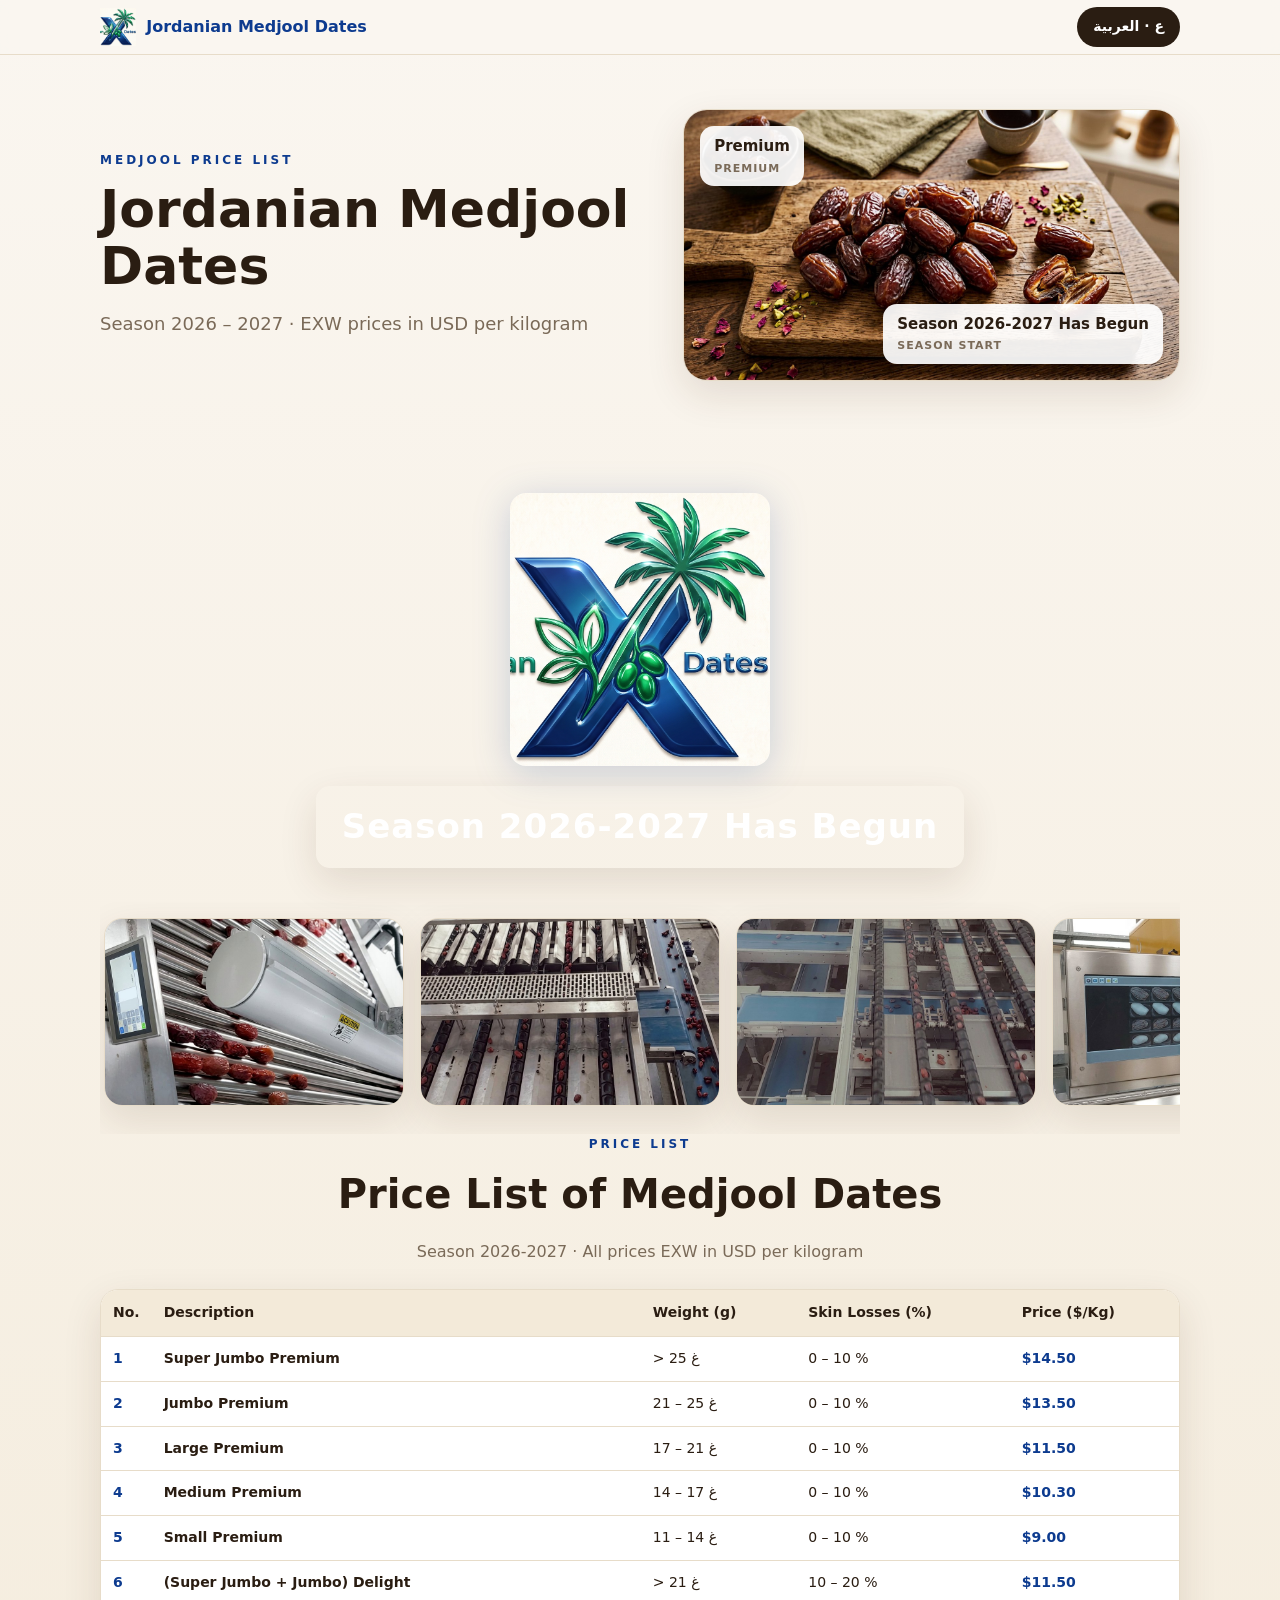
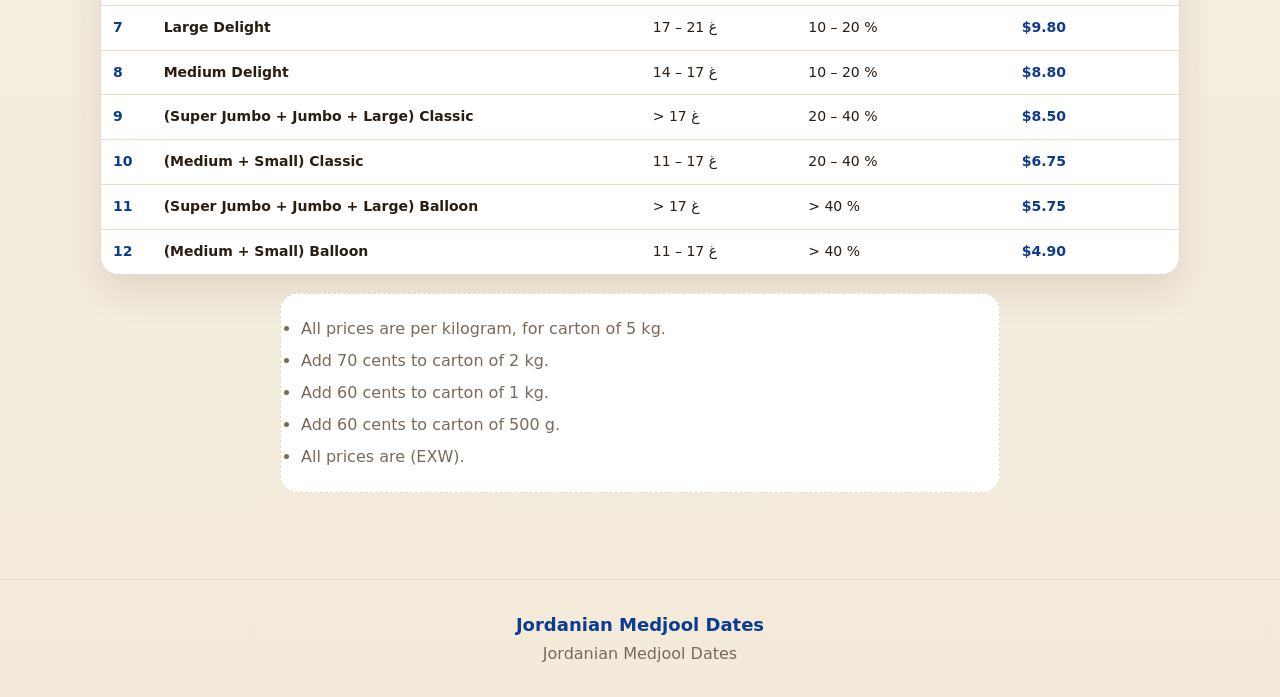
==== en.html @ 53176806 "استخدام شعار Jordan X Dates مقصوص بدون خلفية بيضاء (Cropped PNG)" ====
<!DOCTYPE html><html lang="en" dir="ltr"><head><meta charset="utf-8"><meta name="viewport" content="width=device-width, initial-scale=1"><title>Jordanian Medjool Dates | Price List 2026-2027</title><link rel="stylesheet" href="styles.css"></head><body>
<div class="topbar"><div class="wrap"><div class="brand-logo-wrap"><img src="images/logo-jordanx-cropped.png" alt="Jordan X Dates" class="top-logo"><span class="brand-sm">Jordanian Medjool Dates</span></div><a class="lang-switch" href="index.html">ع · العربية</a></div></div>
<header class="hero"><div class="wrap"><div class="hero-grid"><div class="hero-copy reveal"><div class="kicker">Medjool price list</div><h1>Jordanian Medjool Dates</h1><p>Season 2026 – 2027 · EXW prices in USD per kilogram</p></div>
<div class="hero-frame reveal"><img src="images/hero.jpg" alt="Jordanian Medjool Dates"><div class="badge b1"><b>Premium</b><em>PREMIUM</em></div><div class="badge b2"><b>Season 2026-2027 Has Begun</b><em>SEASON START</em></div></div></div></div></header>
<section class="sec season-sec"><div class="wrap"><div class="season-banner reveal"><img src="images/logo-jordanx-cropped.png" alt="Jordan X Dates" class="hero-logo"><div class="ribbon">Season 2026-2027 Has Begun</div></div><div class="gallery-track"><div class="gallery"><figure><img src="images/gallery-1.jpg" alt="Season 2026-2027 — عرض 1" loading="lazy" onload="this.parentElement.classList.add('in')"></figure><figure><img src="images/gallery-2.jpg" alt="Season 2026-2027 — عرض 2" loading="lazy" onload="this.parentElement.classList.add('in')"></figure><figure><img src="images/gallery-3.jpg" alt="Season 2026-2027 — عرض 3" loading="lazy" onload="this.parentElement.classList.add('in')"></figure><figure><img src="images/gallery-4.jpg" alt="Season 2026-2027 — عرض 4" loading="lazy" onload="this.parentElement.classList.add('in')"></figure><figure><img src="images/gallery-5.jpg" alt="Season 2026-2027 — عرض 5" loading="lazy" onload="this.parentElement.classList.add('in')"></figure><figure><img src="images/gallery-6.jpg" alt="Season 2026-2027 — عرض 6" loading="lazy" onload="this.parentElement.classList.add('in')"></figure><figure><img src="images/gallery-1.jpg" alt="Season 2026-2027 — عرض 1" loading="lazy" onload="this.parentElement.classList.add('in')"></figure><figure><img src="images/gallery-2.jpg" alt="Season 2026-2027 — عرض 2" loading="lazy" onload="this.parentElement.classList.add('in')"></figure><figure><img src="images/gallery-3.jpg" alt="Season 2026-2027 — عرض 3" loading="lazy" onload="this.parentElement.classList.add('in')"></figure><figure><img src="images/gallery-4.jpg" alt="Season 2026-2027 — عرض 4" loading="lazy" onload="this.parentElement.classList.add('in')"></figure><figure><img src="images/gallery-5.jpg" alt="Season 2026-2027 — عرض 5" loading="lazy" onload="this.parentElement.classList.add('in')"></figure><figure><img src="images/gallery-6.jpg" alt="Season 2026-2027 — عرض 6" loading="lazy" onload="this.parentElement.classList.add('in')"></figure></div></div><div class="sec-head reveal"><div class="kicker">PRICE LIST</div><h2>Price List of Medjool Dates</h2><p>Season 2026-2027 · All prices EXW in USD per kilogram</p></div><div class="table-wrap reveal"><div class="twrap reveal"><div class="sx"><table class="offer-table"><thead><tr><th>No.</th><th>Description</th><th>Weight (g)</th><th>Skin Losses (%)</th><th>Price ($/Kg)</th></tr></thead><tbody><tr><td class="no">1</td><td class="desc">Super Jumbo Premium</td><td>> 25 غ</td><td>0 – 10 %</td><td class="price">$14.50</td></tr><tr><td class="no">2</td><td class="desc">Jumbo Premium</td><td>21 – 25 غ</td><td>0 – 10 %</td><td class="price">$13.50</td></tr><tr><td class="no">3</td><td class="desc">Large Premium</td><td>17 – 21 غ</td><td>0 – 10 %</td><td class="price">$11.50</td></tr><tr><td class="no">4</td><td class="desc">Medium Premium</td><td>14 – 17 غ</td><td>0 – 10 %</td><td class="price">$10.30</td></tr><tr><td class="no">5</td><td class="desc">Small Premium</td><td>11 – 14 غ</td><td>0 – 10 %</td><td class="price">$9.00</td></tr><tr><td class="no">6</td><td class="desc">(Super Jumbo + Jumbo) Delight</td><td>> 21 غ</td><td>10 – 20 %</td><td class="price">$11.50</td></tr><tr><td class="no">7</td><td class="desc">Large Delight</td><td>17 – 21 غ</td><td>10 – 20 %</td><td class="price">$9.80</td></tr><tr><td class="no">8</td><td class="desc">Medium Delight</td><td>14 – 17 غ</td><td>10 – 20 %</td><td class="price">$8.80</td></tr><tr><td class="no">9</td><td class="desc">(Super Jumbo + Jumbo + Large) Classic</td><td>> 17 غ</td><td>20 – 40 %</td><td class="price">$8.50</td></tr><tr><td class="no">10</td><td class="desc">(Medium + Small) Classic</td><td>11 – 17 غ</td><td>20 – 40 %</td><td class="price">$6.75</td></tr><tr><td class="no">11</td><td class="desc">(Super Jumbo + Jumbo + Large) Balloon</td><td>> 17 غ</td><td>> 40 %</td><td class="price">$5.75</td></tr><tr><td class="no">12</td><td class="desc">(Medium + Small) Balloon</td><td>11 – 17 غ</td><td>> 40 %</td><td class="price">$4.90</td></tr></tbody></table></div></div></div><ul class="notes reveal"><li>All prices are per kilogram, for carton of 5 kg.</li><li>Add 70 cents to carton of 2 kg.</li><li>Add 60 cents to carton of 1 kg.</li><li>Add 60 cents to carton of 500 g.</li><li>All prices are (EXW).</li></ul></div></section>
<footer><div class="wrap"><div class="brand">Jordanian Medjool Dates</div><div>Jordanian Medjool Dates</div></div></footer>
<script>(function(){var io=new IntersectionObserver(function(es){es.forEach(function(e){if(e.isIntersecting){e.target.classList.add('in');io.unobserve(e.target);}});},{threshold:.12,rootMargin:'0px 0px -50px 0px'});document.querySelectorAll('.reveal').forEach(function(el){io.observe(el);});})();</script></body></html>
---- styles.css ----
*{box-sizing:border-box;margin:0;padding:0}
:root{--bg:#faf6f0;--bg2:#f3ead9;--ink:#2a1d12;--muted:#7a6a58;--card:#fff;--line:#e7dcc9;--blue:#0d3b8f;--green:#1e8f5a;--r:18px;--sh:0 14px 38px rgba(70,45,15,.12)}
html,body{background:linear-gradient(180deg,var(--bg),var(--bg2));color:var(--ink);font-family:"Segoe UI",Tahoma,system-ui,sans-serif;line-height:1.7}
a{color:inherit;text-decoration:none}.wrap{max-width:1120px;margin:0 auto;padding:0 20px}
.topbar{position:sticky;top:0;z-index:50;backdrop-filter:blur(8px);background:rgba(250,246,240,.85);border-bottom:1px solid var(--line)}
.topbar .wrap{display:flex;justify-content:space-between;align-items:center;height:54px}
.brand-sm{font-weight:800;color:var(--blue)}.lang-switch{display:inline-flex;align-items:center;gap:8px;font-weight:700;background:var(--ink);color:#fff;padding:8px 16px;border-radius:999px;font-size:14px}
.hero{padding:54px 0 30px}.hero-grid{display:grid;grid-template-columns:1.05fr .95fr;gap:34px;align-items:center}
.kicker{font-size:12px;letter-spacing:3px;color:var(--blue);font-weight:800;text-transform:uppercase}
h1{font-size:clamp(30px,4.4vw,52px);line-height:1.1;margin:10px 0 14px;font-weight:900}.hero-copy p{color:var(--muted);font-size:18px;max-width:46ch}
.hero-frame{position:relative;border-radius:24px;overflow:hidden;box-shadow:var(--sh);border:1px solid var(--line);background:#fff}.hero-frame img{display:block;width:100%;height:auto}
.badge{position:absolute;top:16px;display:flex;flex-direction:column;padding:8px 14px;border-radius:14px;background:rgba(255,255,255,.92);box-shadow:var(--sh);font-weight:800}.badge b{font-size:15px}.badge em{font-style:normal;font-size:11px;letter-spacing:1px;color:var(--muted)}
.b1{inset-inline-start:16px}.b2{inset-inline-end:16px;top:auto;bottom:16px}
.sec{padding:46px 0}.sec-head{text-align:center;max-width:760px;margin:0 auto 24px}.sec-head h2{font-size:clamp(26px,3.4vw,40px);margin:6px 0 10px;font-weight:900}.sec-head p{color:var(--muted);font-size:16px}
.table-wrap{background:var(--card);border:1px solid var(--line);border-radius:var(--r);overflow:hidden;box-shadow:var(--sh)}
.sx{overflow-x:auto}table{width:100%;border-collapse:collapse;font-size:14px;min-width:620px}
thead th{background:var(--bg2);color:var(--ink);font-weight:800;text-align:start;padding:11px 12px;white-space:nowrap}
tbody td{padding:10px 12px;border-top:1px solid var(--line)}
td.no{width:34px;font-weight:800;color:var(--blue)}td.desc{font-weight:700}td.price{font-weight:900;color:var(--blue);white-space:nowrap}
.offer-table thead th,.offer-table tbody td{text-align:start}
.notes{margin:18px auto 0;max-width:720px;background:#fff;border:1px dashed var(--line);border-radius:var(--r);padding:16px 20px;color:var(--muted)}
.notes li{margin:5px 0}
footer{margin-top:40px;padding:30px 0;text-align:center;border-top:1px solid var(--line);color:var(--muted)}footer .brand{font-weight:900;color:var(--blue);font-size:18px}
.reveal{opacity:0;transform:translateY(22px);transition:opacity .6s,transform .6s}.reveal.in{opacity:1;transform:none}
.season-banner{position:relative;margin:0 auto 26px;padding:26px 18px 8px;text-align:center}
.season-banner .ribbon{display:inline-block;background:linear-gradient(135deg,var(--gold),#e0a94e);color:#fff;font-weight:900;font-size:clamp(20px,3.2vw,34px);letter-spacing:1px;padding:12px 26px;border-radius:14px;box-shadow:var(--sh);animation:flicker 3s ease-in-out infinite}
.season-banner .tag{margin-top:8px;color:var(--muted);font-size:14px}
@keyframes flicker{0%,100%{transform:translateY(0);filter:brightness(1)}50%{transform:translateY(-4px);filter:brightness(1.08)}}
.gallery{display:flex;gap:16px;padding:8px 0 14px;height:210px;width:max-content;animation:marquee 28s linear infinite}
.gallery figure{flex:0 0 auto;width:300px;border-radius:var(--r);overflow:hidden;box-shadow:var(--sh);border:1px solid var(--line)}
.gallery img{width:100%;height:210px;object-fit:cover;display:block}
@keyframes marquee{from{transform:translateX(0)}to{transform:translateX(calc(-210px * 6 - 16px * 6))}}
.gallery-track{overflow:hidden;padding:8px 4px 14px}

.top-logo{height:38px;width:auto;vertical-align:middle;margin-inline-end:10px}
.brand-logo-wrap{display:flex;align-items:center}
.hero-logo{height:auto;max-width:260px;width:100%;display:block;margin:10px auto 20px;animation:pulse 3s ease-in-out infinite;filter:drop-shadow(0 6px 18px rgba(13,59,143,.2));border-radius:16px}
@keyframes pulse{0%,100%{transform:scale(1);opacity:1}50%{transform:scale(1.05);opacity:.9}}
@media(max-width:760px){.hero-grid{grid-template-columns:1fr}.hero-frame{order:-1}}
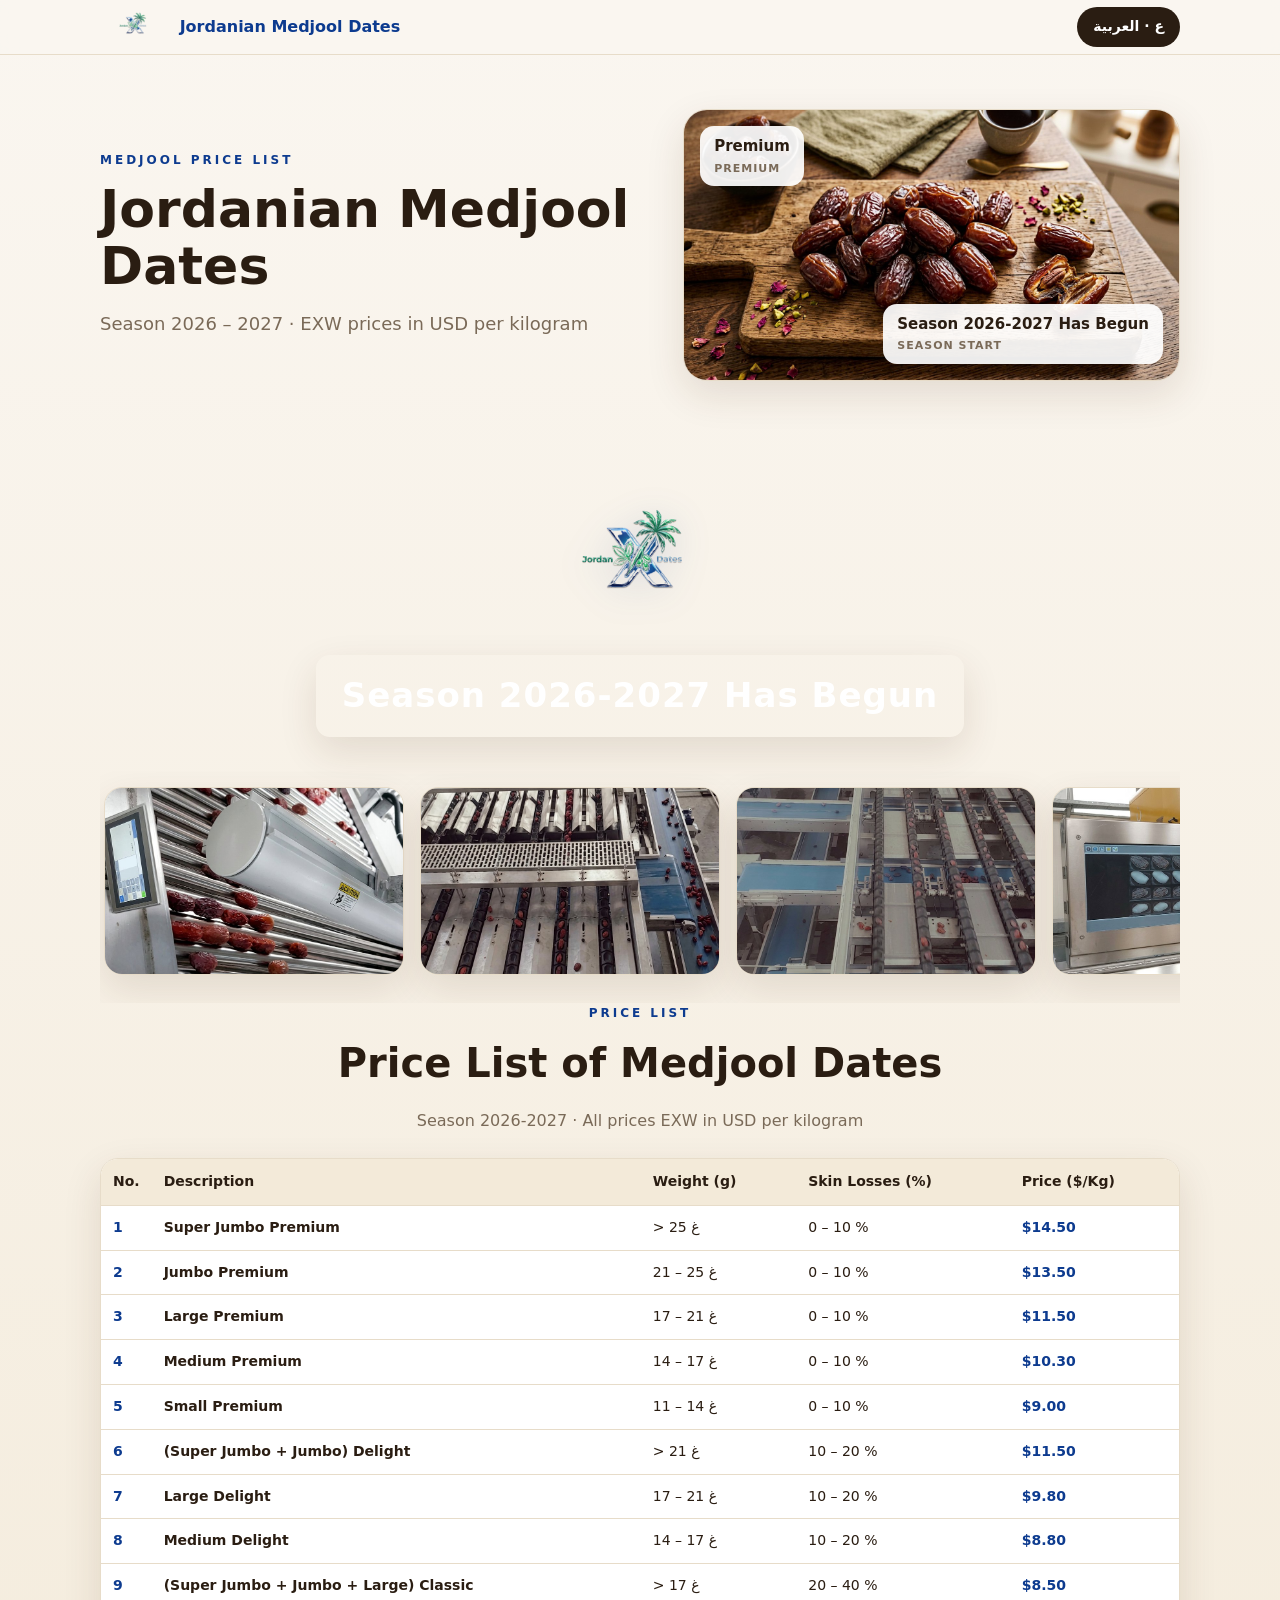
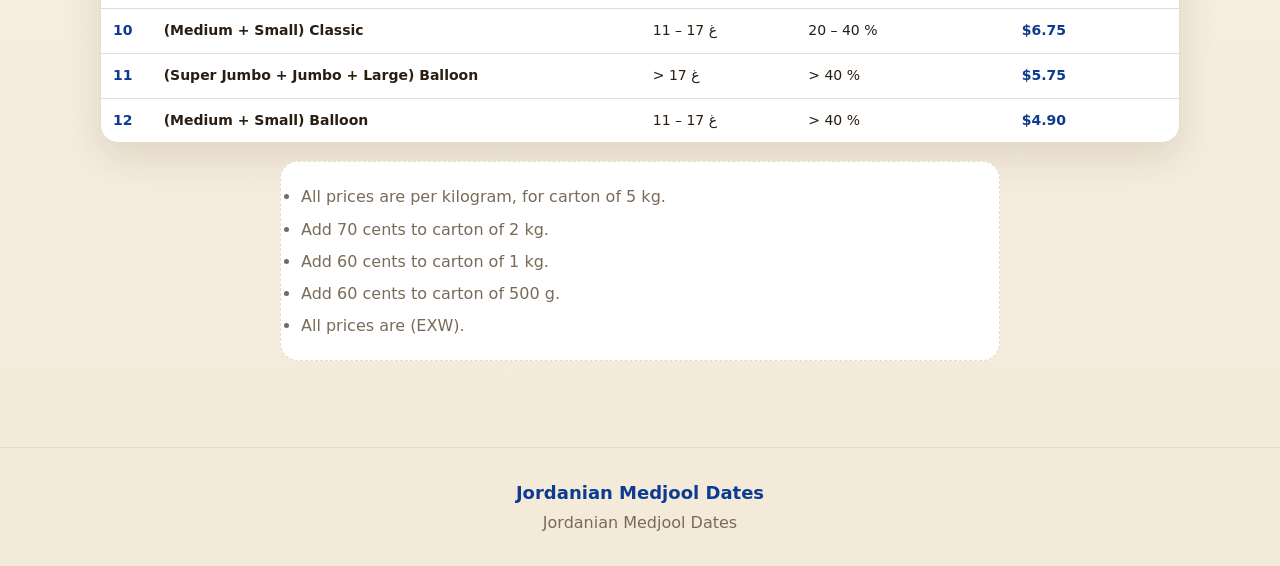
==== commit e0df4945: "استخدام شعار Jordan X Dates PNG شفاف بخلفية محذوفة بدون قص (الحجم الكامل)" ====
--- a/en.html
+++ b/en.html
@@ -1,7 +1,7 @@
 <!DOCTYPE html><html lang="en" dir="ltr"><head><meta charset="utf-8"><meta name="viewport" content="width=device-width, initial-scale=1"><title>Jordanian Medjool Dates | Price List 2026-2027</title><link rel="stylesheet" href="styles.css"></head><body>
-<div class="topbar"><div class="wrap"><div class="brand-logo-wrap"><img src="images/logo-jordanx-cropped.png" alt="Jordan X Dates" class="top-logo"><span class="brand-sm">Jordanian Medjool Dates</span></div><a class="lang-switch" href="index.html">ع · العربية</a></div></div>
+<div class="topbar"><div class="wrap"><div class="brand-logo-wrap"><img src="images/logo-jordanx-transparent.png" alt="Jordan X Dates" class="top-logo"><span class="brand-sm">Jordanian Medjool Dates</span></div><a class="lang-switch" href="index.html">ع · العربية</a></div></div>
 <header class="hero"><div class="wrap"><div class="hero-grid"><div class="hero-copy reveal"><div class="kicker">Medjool price list</div><h1>Jordanian Medjool Dates</h1><p>Season 2026 – 2027 · EXW prices in USD per kilogram</p></div>
 <div class="hero-frame reveal"><img src="images/hero.jpg" alt="Jordanian Medjool Dates"><div class="badge b1"><b>Premium</b><em>PREMIUM</em></div><div class="badge b2"><b>Season 2026-2027 Has Begun</b><em>SEASON START</em></div></div></div></div></header>
-<section class="sec season-sec"><div class="wrap"><div class="season-banner reveal"><img src="images/logo-jordanx-cropped.png" alt="Jordan X Dates" class="hero-logo"><div class="ribbon">Season 2026-2027 Has Begun</div></div><div class="gallery-track"><div class="gallery"><figure><img src="images/gallery-1.jpg" alt="Season 2026-2027 — عرض 1" loading="lazy" onload="this.parentElement.classList.add('in')"></figure><figure><img src="images/gallery-2.jpg" alt="Season 2026-2027 — عرض 2" loading="lazy" onload="this.parentElement.classList.add('in')"></figure><figure><img src="images/gallery-3.jpg" alt="Season 2026-2027 — عرض 3" loading="lazy" onload="this.parentElement.classList.add('in')"></figure><figure><img src="images/gallery-4.jpg" alt="Season 2026-2027 — عرض 4" loading="lazy" onload="this.parentElement.classList.add('in')"></figure><figure><img src="images/gallery-5.jpg" alt="Season 2026-2027 — عرض 5" loading="lazy" onload="this.parentElement.classList.add('in')"></figure><figure><img src="images/gallery-6.jpg" alt="Season 2026-2027 — عرض 6" loading="lazy" onload="this.parentElement.classList.add('in')"></figure><figure><img src="images/gallery-1.jpg" alt="Season 2026-2027 — عرض 1" loading="lazy" onload="this.parentElement.classList.add('in')"></figure><figure><img src="images/gallery-2.jpg" alt="Season 2026-2027 — عرض 2" loading="lazy" onload="this.parentElement.classList.add('in')"></figure><figure><img src="images/gallery-3.jpg" alt="Season 2026-2027 — عرض 3" loading="lazy" onload="this.parentElement.classList.add('in')"></figure><figure><img src="images/gallery-4.jpg" alt="Season 2026-2027 — عرض 4" loading="lazy" onload="this.parentElement.classList.add('in')"></figure><figure><img src="images/gallery-5.jpg" alt="Season 2026-2027 — عرض 5" loading="lazy" onload="this.parentElement.classList.add('in')"></figure><figure><img src="images/gallery-6.jpg" alt="Season 2026-2027 — عرض 6" loading="lazy" onload="this.parentElement.classList.add('in')"></figure></div></div><div class="sec-head reveal"><div class="kicker">PRICE LIST</div><h2>Price List of Medjool Dates</h2><p>Season 2026-2027 · All prices EXW in USD per kilogram</p></div><div class="table-wrap reveal"><div class="twrap reveal"><div class="sx"><table class="offer-table"><thead><tr><th>No.</th><th>Description</th><th>Weight (g)</th><th>Skin Losses (%)</th><th>Price ($/Kg)</th></tr></thead><tbody><tr><td class="no">1</td><td class="desc">Super Jumbo Premium</td><td>> 25 غ</td><td>0 – 10 %</td><td class="price">$14.50</td></tr><tr><td class="no">2</td><td class="desc">Jumbo Premium</td><td>21 – 25 غ</td><td>0 – 10 %</td><td class="price">$13.50</td></tr><tr><td class="no">3</td><td class="desc">Large Premium</td><td>17 – 21 غ</td><td>0 – 10 %</td><td class="price">$11.50</td></tr><tr><td class="no">4</td><td class="desc">Medium Premium</td><td>14 – 17 غ</td><td>0 – 10 %</td><td class="price">$10.30</td></tr><tr><td class="no">5</td><td class="desc">Small Premium</td><td>11 – 14 غ</td><td>0 – 10 %</td><td class="price">$9.00</td></tr><tr><td class="no">6</td><td class="desc">(Super Jumbo + Jumbo) Delight</td><td>> 21 غ</td><td>10 – 20 %</td><td class="price">$11.50</td></tr><tr><td class="no">7</td><td class="desc">Large Delight</td><td>17 – 21 غ</td><td>10 – 20 %</td><td class="price">$9.80</td></tr><tr><td class="no">8</td><td class="desc">Medium Delight</td><td>14 – 17 غ</td><td>10 – 20 %</td><td class="price">$8.80</td></tr><tr><td class="no">9</td><td class="desc">(Super Jumbo + Jumbo + Large) Classic</td><td>> 17 غ</td><td>20 – 40 %</td><td class="price">$8.50</td></tr><tr><td class="no">10</td><td class="desc">(Medium + Small) Classic</td><td>11 – 17 غ</td><td>20 – 40 %</td><td class="price">$6.75</td></tr><tr><td class="no">11</td><td class="desc">(Super Jumbo + Jumbo + Large) Balloon</td><td>> 17 غ</td><td>> 40 %</td><td class="price">$5.75</td></tr><tr><td class="no">12</td><td class="desc">(Medium + Small) Balloon</td><td>11 – 17 غ</td><td>> 40 %</td><td class="price">$4.90</td></tr></tbody></table></div></div></div><ul class="notes reveal"><li>All prices are per kilogram, for carton of 5 kg.</li><li>Add 70 cents to carton of 2 kg.</li><li>Add 60 cents to carton of 1 kg.</li><li>Add 60 cents to carton of 500 g.</li><li>All prices are (EXW).</li></ul></div></section>
+<section class="sec season-sec"><div class="wrap"><div class="season-banner reveal"><img src="images/logo-jordanx-transparent.png" alt="Jordan X Dates" class="hero-logo"><div class="ribbon">Season 2026-2027 Has Begun</div></div><div class="gallery-track"><div class="gallery"><figure><img src="images/gallery-1.jpg" alt="Season 2026-2027 — عرض 1" loading="lazy" onload="this.parentElement.classList.add('in')"></figure><figure><img src="images/gallery-2.jpg" alt="Season 2026-2027 — عرض 2" loading="lazy" onload="this.parentElement.classList.add('in')"></figure><figure><img src="images/gallery-3.jpg" alt="Season 2026-2027 — عرض 3" loading="lazy" onload="this.parentElement.classList.add('in')"></figure><figure><img src="images/gallery-4.jpg" alt="Season 2026-2027 — عرض 4" loading="lazy" onload="this.parentElement.classList.add('in')"></figure><figure><img src="images/gallery-5.jpg" alt="Season 2026-2027 — عرض 5" loading="lazy" onload="this.parentElement.classList.add('in')"></figure><figure><img src="images/gallery-6.jpg" alt="Season 2026-2027 — عرض 6" loading="lazy" onload="this.parentElement.classList.add('in')"></figure><figure><img src="images/gallery-1.jpg" alt="Season 2026-2027 — عرض 1" loading="lazy" onload="this.parentElement.classList.add('in')"></figure><figure><img src="images/gallery-2.jpg" alt="Season 2026-2027 — عرض 2" loading="lazy" onload="this.parentElement.classList.add('in')"></figure><figure><img src="images/gallery-3.jpg" alt="Season 2026-2027 — عرض 3" loading="lazy" onload="this.parentElement.classList.add('in')"></figure><figure><img src="images/gallery-4.jpg" alt="Season 2026-2027 — عرض 4" loading="lazy" onload="this.parentElement.classList.add('in')"></figure><figure><img src="images/gallery-5.jpg" alt="Season 2026-2027 — عرض 5" loading="lazy" onload="this.parentElement.classList.add('in')"></figure><figure><img src="images/gallery-6.jpg" alt="Season 2026-2027 — عرض 6" loading="lazy" onload="this.parentElement.classList.add('in')"></figure></div></div><div class="sec-head reveal"><div class="kicker">PRICE LIST</div><h2>Price List of Medjool Dates</h2><p>Season 2026-2027 · All prices EXW in USD per kilogram</p></div><div class="table-wrap reveal"><div class="twrap reveal"><div class="sx"><table class="offer-table"><thead><tr><th>No.</th><th>Description</th><th>Weight (g)</th><th>Skin Losses (%)</th><th>Price ($/Kg)</th></tr></thead><tbody><tr><td class="no">1</td><td class="desc">Super Jumbo Premium</td><td>> 25 غ</td><td>0 – 10 %</td><td class="price">$14.50</td></tr><tr><td class="no">2</td><td class="desc">Jumbo Premium</td><td>21 – 25 غ</td><td>0 – 10 %</td><td class="price">$13.50</td></tr><tr><td class="no">3</td><td class="desc">Large Premium</td><td>17 – 21 غ</td><td>0 – 10 %</td><td class="price">$11.50</td></tr><tr><td class="no">4</td><td class="desc">Medium Premium</td><td>14 – 17 غ</td><td>0 – 10 %</td><td class="price">$10.30</td></tr><tr><td class="no">5</td><td class="desc">Small Premium</td><td>11 – 14 غ</td><td>0 – 10 %</td><td class="price">$9.00</td></tr><tr><td class="no">6</td><td class="desc">(Super Jumbo + Jumbo) Delight</td><td>> 21 غ</td><td>10 – 20 %</td><td class="price">$11.50</td></tr><tr><td class="no">7</td><td class="desc">Large Delight</td><td>17 – 21 غ</td><td>10 – 20 %</td><td class="price">$9.80</td></tr><tr><td class="no">8</td><td class="desc">Medium Delight</td><td>14 – 17 غ</td><td>10 – 20 %</td><td class="price">$8.80</td></tr><tr><td class="no">9</td><td class="desc">(Super Jumbo + Jumbo + Large) Classic</td><td>> 17 غ</td><td>20 – 40 %</td><td class="price">$8.50</td></tr><tr><td class="no">10</td><td class="desc">(Medium + Small) Classic</td><td>11 – 17 غ</td><td>20 – 40 %</td><td class="price">$6.75</td></tr><tr><td class="no">11</td><td class="desc">(Super Jumbo + Jumbo + Large) Balloon</td><td>> 17 غ</td><td>> 40 %</td><td class="price">$5.75</td></tr><tr><td class="no">12</td><td class="desc">(Medium + Small) Balloon</td><td>11 – 17 غ</td><td>> 40 %</td><td class="price">$4.90</td></tr></tbody></table></div></div></div><ul class="notes reveal"><li>All prices are per kilogram, for carton of 5 kg.</li><li>Add 70 cents to carton of 2 kg.</li><li>Add 60 cents to carton of 1 kg.</li><li>Add 60 cents to carton of 500 g.</li><li>All prices are (EXW).</li></ul></div></section>
 <footer><div class="wrap"><div class="brand">Jordanian Medjool Dates</div><div>Jordanian Medjool Dates</div></div></footer>
 <script>(function(){var io=new IntersectionObserver(function(es){es.forEach(function(e){if(e.isIntersecting){e.target.classList.add('in');io.unobserve(e.target);}});},{threshold:.12,rootMargin:'0px 0px -50px 0px'});document.querySelectorAll('.reveal').forEach(function(el){io.observe(el);});})();</script></body></html>
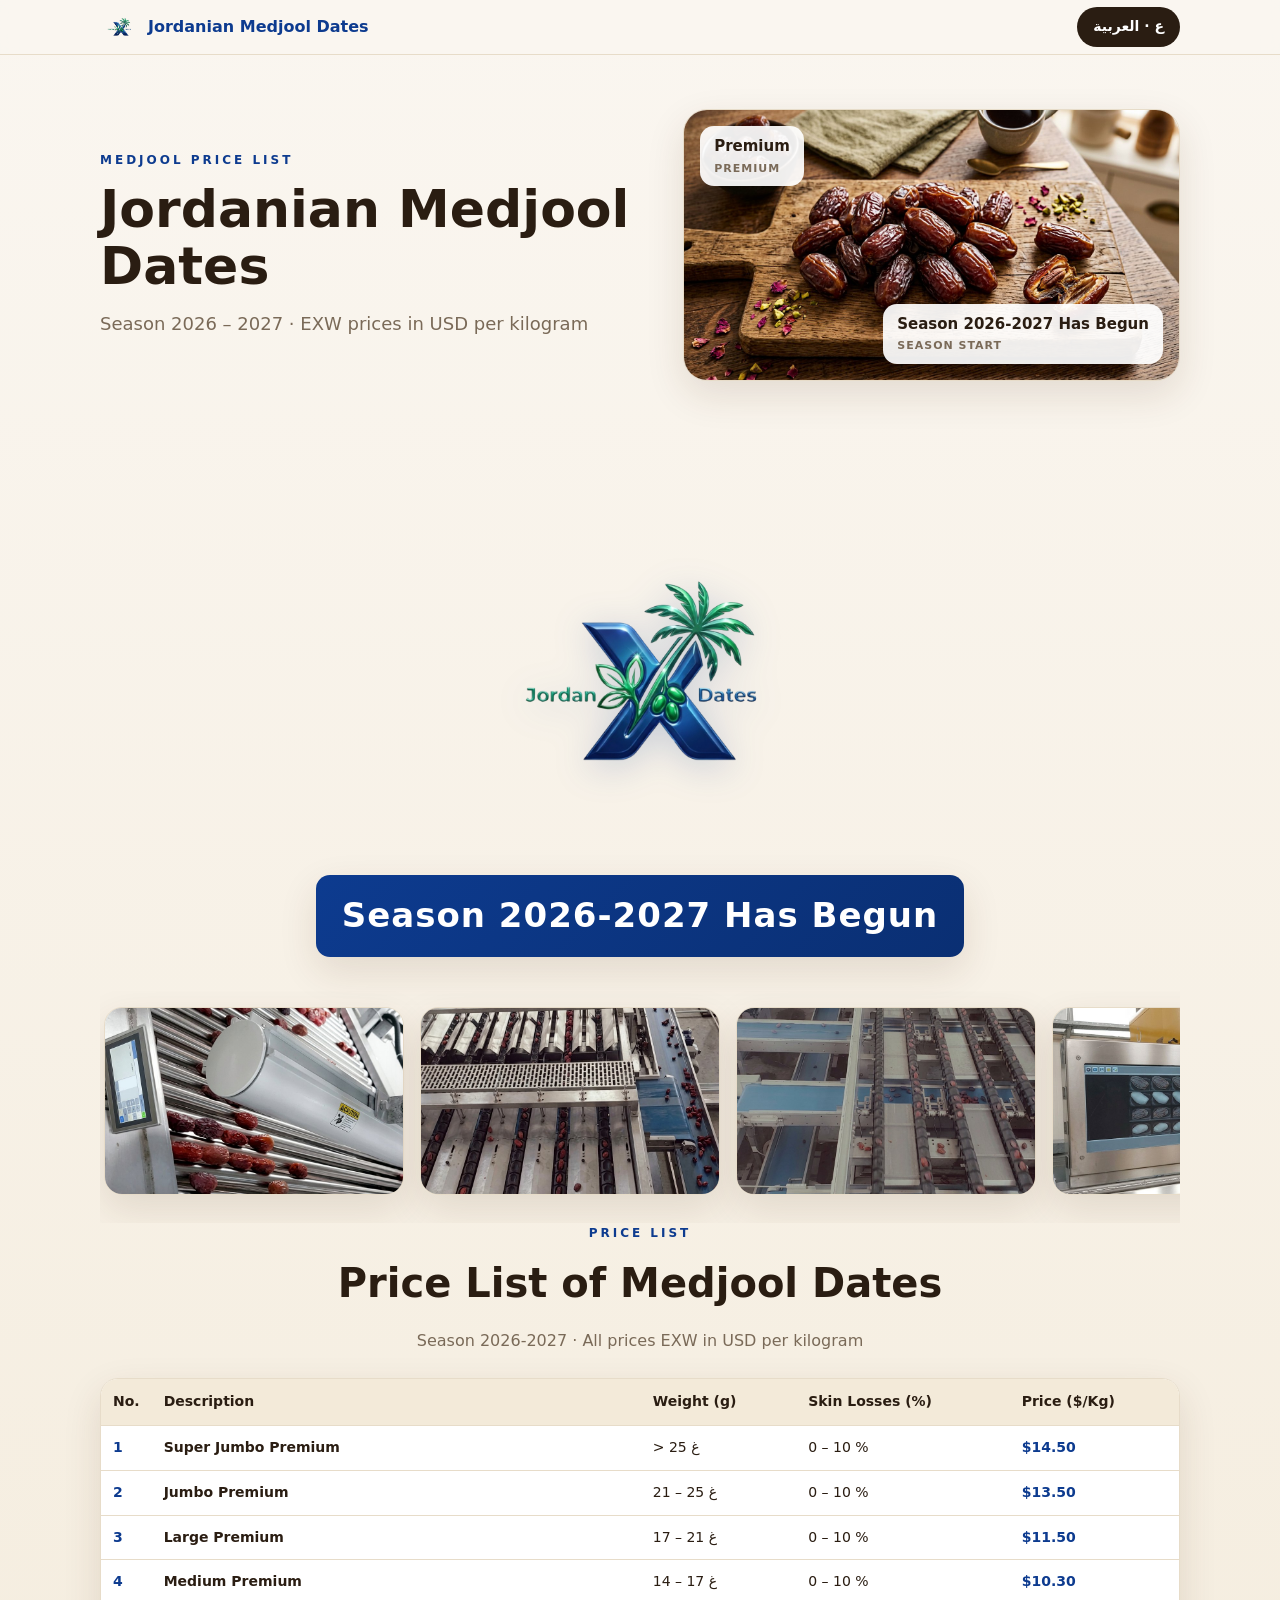
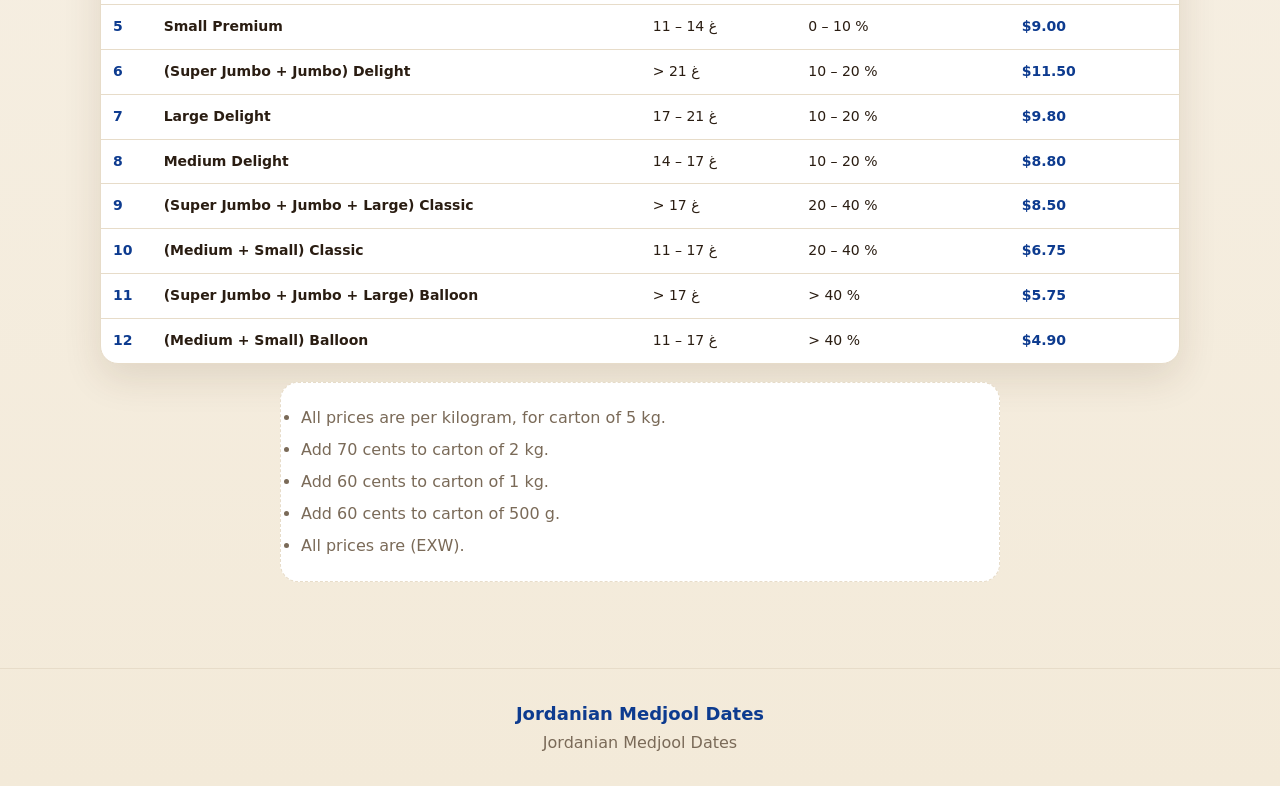
==== commit c7b93e3b: "استبدال الشعار بشعار مربّع شفاف جديد مع نبض قوي (scale + shadow pulse)" ====
--- a/en.html
+++ b/en.html
@@ -1,7 +1,7 @@
 <!DOCTYPE html><html lang="en" dir="ltr"><head><meta charset="utf-8"><meta name="viewport" content="width=device-width, initial-scale=1"><title>Jordanian Medjool Dates | Price List 2026-2027</title><link rel="stylesheet" href="styles.css"></head><body>
-<div class="topbar"><div class="wrap"><div class="brand-logo-wrap"><img src="images/logo-jordanx-transparent.png" alt="Jordan X Dates" class="top-logo"><span class="brand-sm">Jordanian Medjool Dates</span></div><a class="lang-switch" href="index.html">ع · العربية</a></div></div>
+<div class="topbar"><div class="wrap"><div class="brand-logo-wrap"><img src="images/logo-pulse.png" alt="Jordan X Dates" class="top-logo"><span class="brand-sm">Jordanian Medjool Dates</span></div><a class="lang-switch" href="index.html">ع · العربية</a></div></div>
 <header class="hero"><div class="wrap"><div class="hero-grid"><div class="hero-copy reveal"><div class="kicker">Medjool price list</div><h1>Jordanian Medjool Dates</h1><p>Season 2026 – 2027 · EXW prices in USD per kilogram</p></div>
 <div class="hero-frame reveal"><img src="images/hero.jpg" alt="Jordanian Medjool Dates"><div class="badge b1"><b>Premium</b><em>PREMIUM</em></div><div class="badge b2"><b>Season 2026-2027 Has Begun</b><em>SEASON START</em></div></div></div></div></header>
-<section class="sec season-sec"><div class="wrap"><div class="season-banner reveal"><img src="images/logo-jordanx-transparent.png" alt="Jordan X Dates" class="hero-logo"><div class="ribbon">Season 2026-2027 Has Begun</div></div><div class="gallery-track"><div class="gallery"><figure><img src="images/gallery-1.jpg" alt="Season 2026-2027 — عرض 1" loading="lazy" onload="this.parentElement.classList.add('in')"></figure><figure><img src="images/gallery-2.jpg" alt="Season 2026-2027 — عرض 2" loading="lazy" onload="this.parentElement.classList.add('in')"></figure><figure><img src="images/gallery-3.jpg" alt="Season 2026-2027 — عرض 3" loading="lazy" onload="this.parentElement.classList.add('in')"></figure><figure><img src="images/gallery-4.jpg" alt="Season 2026-2027 — عرض 4" loading="lazy" onload="this.parentElement.classList.add('in')"></figure><figure><img src="images/gallery-5.jpg" alt="Season 2026-2027 — عرض 5" loading="lazy" onload="this.parentElement.classList.add('in')"></figure><figure><img src="images/gallery-6.jpg" alt="Season 2026-2027 — عرض 6" loading="lazy" onload="this.parentElement.classList.add('in')"></figure><figure><img src="images/gallery-1.jpg" alt="Season 2026-2027 — عرض 1" loading="lazy" onload="this.parentElement.classList.add('in')"></figure><figure><img src="images/gallery-2.jpg" alt="Season 2026-2027 — عرض 2" loading="lazy" onload="this.parentElement.classList.add('in')"></figure><figure><img src="images/gallery-3.jpg" alt="Season 2026-2027 — عرض 3" loading="lazy" onload="this.parentElement.classList.add('in')"></figure><figure><img src="images/gallery-4.jpg" alt="Season 2026-2027 — عرض 4" loading="lazy" onload="this.parentElement.classList.add('in')"></figure><figure><img src="images/gallery-5.jpg" alt="Season 2026-2027 — عرض 5" loading="lazy" onload="this.parentElement.classList.add('in')"></figure><figure><img src="images/gallery-6.jpg" alt="Season 2026-2027 — عرض 6" loading="lazy" onload="this.parentElement.classList.add('in')"></figure></div></div><div class="sec-head reveal"><div class="kicker">PRICE LIST</div><h2>Price List of Medjool Dates</h2><p>Season 2026-2027 · All prices EXW in USD per kilogram</p></div><div class="table-wrap reveal"><div class="twrap reveal"><div class="sx"><table class="offer-table"><thead><tr><th>No.</th><th>Description</th><th>Weight (g)</th><th>Skin Losses (%)</th><th>Price ($/Kg)</th></tr></thead><tbody><tr><td class="no">1</td><td class="desc">Super Jumbo Premium</td><td>> 25 غ</td><td>0 – 10 %</td><td class="price">$14.50</td></tr><tr><td class="no">2</td><td class="desc">Jumbo Premium</td><td>21 – 25 غ</td><td>0 – 10 %</td><td class="price">$13.50</td></tr><tr><td class="no">3</td><td class="desc">Large Premium</td><td>17 – 21 غ</td><td>0 – 10 %</td><td class="price">$11.50</td></tr><tr><td class="no">4</td><td class="desc">Medium Premium</td><td>14 – 17 غ</td><td>0 – 10 %</td><td class="price">$10.30</td></tr><tr><td class="no">5</td><td class="desc">Small Premium</td><td>11 – 14 غ</td><td>0 – 10 %</td><td class="price">$9.00</td></tr><tr><td class="no">6</td><td class="desc">(Super Jumbo + Jumbo) Delight</td><td>> 21 غ</td><td>10 – 20 %</td><td class="price">$11.50</td></tr><tr><td class="no">7</td><td class="desc">Large Delight</td><td>17 – 21 غ</td><td>10 – 20 %</td><td class="price">$9.80</td></tr><tr><td class="no">8</td><td class="desc">Medium Delight</td><td>14 – 17 غ</td><td>10 – 20 %</td><td class="price">$8.80</td></tr><tr><td class="no">9</td><td class="desc">(Super Jumbo + Jumbo + Large) Classic</td><td>> 17 غ</td><td>20 – 40 %</td><td class="price">$8.50</td></tr><tr><td class="no">10</td><td class="desc">(Medium + Small) Classic</td><td>11 – 17 غ</td><td>20 – 40 %</td><td class="price">$6.75</td></tr><tr><td class="no">11</td><td class="desc">(Super Jumbo + Jumbo + Large) Balloon</td><td>> 17 غ</td><td>> 40 %</td><td class="price">$5.75</td></tr><tr><td class="no">12</td><td class="desc">(Medium + Small) Balloon</td><td>11 – 17 غ</td><td>> 40 %</td><td class="price">$4.90</td></tr></tbody></table></div></div></div><ul class="notes reveal"><li>All prices are per kilogram, for carton of 5 kg.</li><li>Add 70 cents to carton of 2 kg.</li><li>Add 60 cents to carton of 1 kg.</li><li>Add 60 cents to carton of 500 g.</li><li>All prices are (EXW).</li></ul></div></section>
+<section class="sec season-sec"><div class="wrap"><div class="season-banner reveal"><img src="images/logo-pulse.png" alt="Jordan X Dates" class="hero-logo"><div class="ribbon">Season 2026-2027 Has Begun</div></div><div class="gallery-track"><div class="gallery"><figure><img src="images/gallery-1.jpg" alt="Season 2026-2027 — عرض 1" loading="lazy" onload="this.parentElement.classList.add('in')"></figure><figure><img src="images/gallery-2.jpg" alt="Season 2026-2027 — عرض 2" loading="lazy" onload="this.parentElement.classList.add('in')"></figure><figure><img src="images/gallery-3.jpg" alt="Season 2026-2027 — عرض 3" loading="lazy" onload="this.parentElement.classList.add('in')"></figure><figure><img src="images/gallery-4.jpg" alt="Season 2026-2027 — عرض 4" loading="lazy" onload="this.parentElement.classList.add('in')"></figure><figure><img src="images/gallery-5.jpg" alt="Season 2026-2027 — عرض 5" loading="lazy" onload="this.parentElement.classList.add('in')"></figure><figure><img src="images/gallery-6.jpg" alt="Season 2026-2027 — عرض 6" loading="lazy" onload="this.parentElement.classList.add('in')"></figure><figure><img src="images/gallery-1.jpg" alt="Season 2026-2027 — عرض 1" loading="lazy" onload="this.parentElement.classList.add('in')"></figure><figure><img src="images/gallery-2.jpg" alt="Season 2026-2027 — عرض 2" loading="lazy" onload="this.parentElement.classList.add('in')"></figure><figure><img src="images/gallery-3.jpg" alt="Season 2026-2027 — عرض 3" loading="lazy" onload="this.parentElement.classList.add('in')"></figure><figure><img src="images/gallery-4.jpg" alt="Season 2026-2027 — عرض 4" loading="lazy" onload="this.parentElement.classList.add('in')"></figure><figure><img src="images/gallery-5.jpg" alt="Season 2026-2027 — عرض 5" loading="lazy" onload="this.parentElement.classList.add('in')"></figure><figure><img src="images/gallery-6.jpg" alt="Season 2026-2027 — عرض 6" loading="lazy" onload="this.parentElement.classList.add('in')"></figure></div></div><div class="sec-head reveal"><div class="kicker">PRICE LIST</div><h2>Price List of Medjool Dates</h2><p>Season 2026-2027 · All prices EXW in USD per kilogram</p></div><div class="table-wrap reveal"><div class="twrap reveal"><div class="sx"><table class="offer-table"><thead><tr><th>No.</th><th>Description</th><th>Weight (g)</th><th>Skin Losses (%)</th><th>Price ($/Kg)</th></tr></thead><tbody><tr><td class="no">1</td><td class="desc">Super Jumbo Premium</td><td>> 25 غ</td><td>0 – 10 %</td><td class="price">$14.50</td></tr><tr><td class="no">2</td><td class="desc">Jumbo Premium</td><td>21 – 25 غ</td><td>0 – 10 %</td><td class="price">$13.50</td></tr><tr><td class="no">3</td><td class="desc">Large Premium</td><td>17 – 21 غ</td><td>0 – 10 %</td><td class="price">$11.50</td></tr><tr><td class="no">4</td><td class="desc">Medium Premium</td><td>14 – 17 غ</td><td>0 – 10 %</td><td class="price">$10.30</td></tr><tr><td class="no">5</td><td class="desc">Small Premium</td><td>11 – 14 غ</td><td>0 – 10 %</td><td class="price">$9.00</td></tr><tr><td class="no">6</td><td class="desc">(Super Jumbo + Jumbo) Delight</td><td>> 21 غ</td><td>10 – 20 %</td><td class="price">$11.50</td></tr><tr><td class="no">7</td><td class="desc">Large Delight</td><td>17 – 21 غ</td><td>10 – 20 %</td><td class="price">$9.80</td></tr><tr><td class="no">8</td><td class="desc">Medium Delight</td><td>14 – 17 غ</td><td>10 – 20 %</td><td class="price">$8.80</td></tr><tr><td class="no">9</td><td class="desc">(Super Jumbo + Jumbo + Large) Classic</td><td>> 17 غ</td><td>20 – 40 %</td><td class="price">$8.50</td></tr><tr><td class="no">10</td><td class="desc">(Medium + Small) Classic</td><td>11 – 17 غ</td><td>20 – 40 %</td><td class="price">$6.75</td></tr><tr><td class="no">11</td><td class="desc">(Super Jumbo + Jumbo + Large) Balloon</td><td>> 17 غ</td><td>> 40 %</td><td class="price">$5.75</td></tr><tr><td class="no">12</td><td class="desc">(Medium + Small) Balloon</td><td>11 – 17 غ</td><td>> 40 %</td><td class="price">$4.90</td></tr></tbody></table></div></div></div><ul class="notes reveal"><li>All prices are per kilogram, for carton of 5 kg.</li><li>Add 70 cents to carton of 2 kg.</li><li>Add 60 cents to carton of 1 kg.</li><li>Add 60 cents to carton of 500 g.</li><li>All prices are (EXW).</li></ul></div></section>
 <footer><div class="wrap"><div class="brand">Jordanian Medjool Dates</div><div>Jordanian Medjool Dates</div></div></footer>
 <script>(function(){var io=new IntersectionObserver(function(es){es.forEach(function(e){if(e.isIntersecting){e.target.classList.add('in');io.unobserve(e.target);}});},{threshold:.12,rootMargin:'0px 0px -50px 0px'});document.querySelectorAll('.reveal').forEach(function(el){io.observe(el);});})();</script></body></html>
--- a/styles.css
+++ b/styles.css
@@ -23,7 +23,7 @@
 footer{margin-top:40px;padding:30px 0;text-align:center;border-top:1px solid var(--line);color:var(--muted)}footer .brand{font-weight:900;color:var(--blue);font-size:18px}
 .reveal{opacity:0;transform:translateY(22px);transition:opacity .6s,transform .6s}.reveal.in{opacity:1;transform:none}
 .season-banner{position:relative;margin:0 auto 26px;padding:26px 18px 8px;text-align:center}
-.season-banner .ribbon{display:inline-block;background:linear-gradient(135deg,var(--gold),#e0a94e);color:#fff;font-weight:900;font-size:clamp(20px,3.2vw,34px);letter-spacing:1px;padding:12px 26px;border-radius:14px;box-shadow:var(--sh);animation:flicker 3s ease-in-out infinite}
+.season-banner .ribbon{display:inline-block;background:linear-gradient(135deg,var(--blue),#0a2f73);color:#fff;font-weight:900;font-size:clamp(20px,3.2vw,34px);letter-spacing:1px;padding:12px 26px;border-radius:14px;box-shadow:var(--sh);animation:flicker 3s ease-in-out infinite}
 .season-banner .tag{margin-top:8px;color:var(--muted);font-size:14px}
 @keyframes flicker{0%,100%{transform:translateY(0);filter:brightness(1)}50%{transform:translateY(-4px);filter:brightness(1.08)}}
 .gallery{display:flex;gap:16px;padding:8px 0 14px;height:210px;width:max-content;animation:marquee 28s linear infinite}
@@ -34,6 +34,6 @@
 
 .top-logo{height:38px;width:auto;vertical-align:middle;margin-inline-end:10px}
 .brand-logo-wrap{display:flex;align-items:center}
-.hero-logo{height:auto;max-width:260px;width:100%;display:block;margin:10px auto 20px;animation:pulse 3s ease-in-out infinite;filter:drop-shadow(0 6px 18px rgba(13,59,143,.2));border-radius:16px}
-@keyframes pulse{0%,100%{transform:scale(1);opacity:1}50%{transform:scale(1.05);opacity:.9}}
+.hero-logo{height:auto;max-width:380px;width:100%;display:block;margin:0 auto 12px;animation:pulse 2.6s ease-in-out infinite;filter:drop-shadow(0 6px 18px rgba(13,59,143,.2));border-radius:16px}
+@keyframes pulse{0%,100%{transform:scale(.97);opacity:.96;filter:drop-shadow(0 4px 10px rgba(13,59,143,.18))}50%{transform:scale(1.06);opacity:1;filter:drop-shadow(0 10px 26px rgba(13,59,143,.28))}}
 @media(max-width:760px){.hero-grid{grid-template-columns:1fr}.hero-frame{order:-1}}
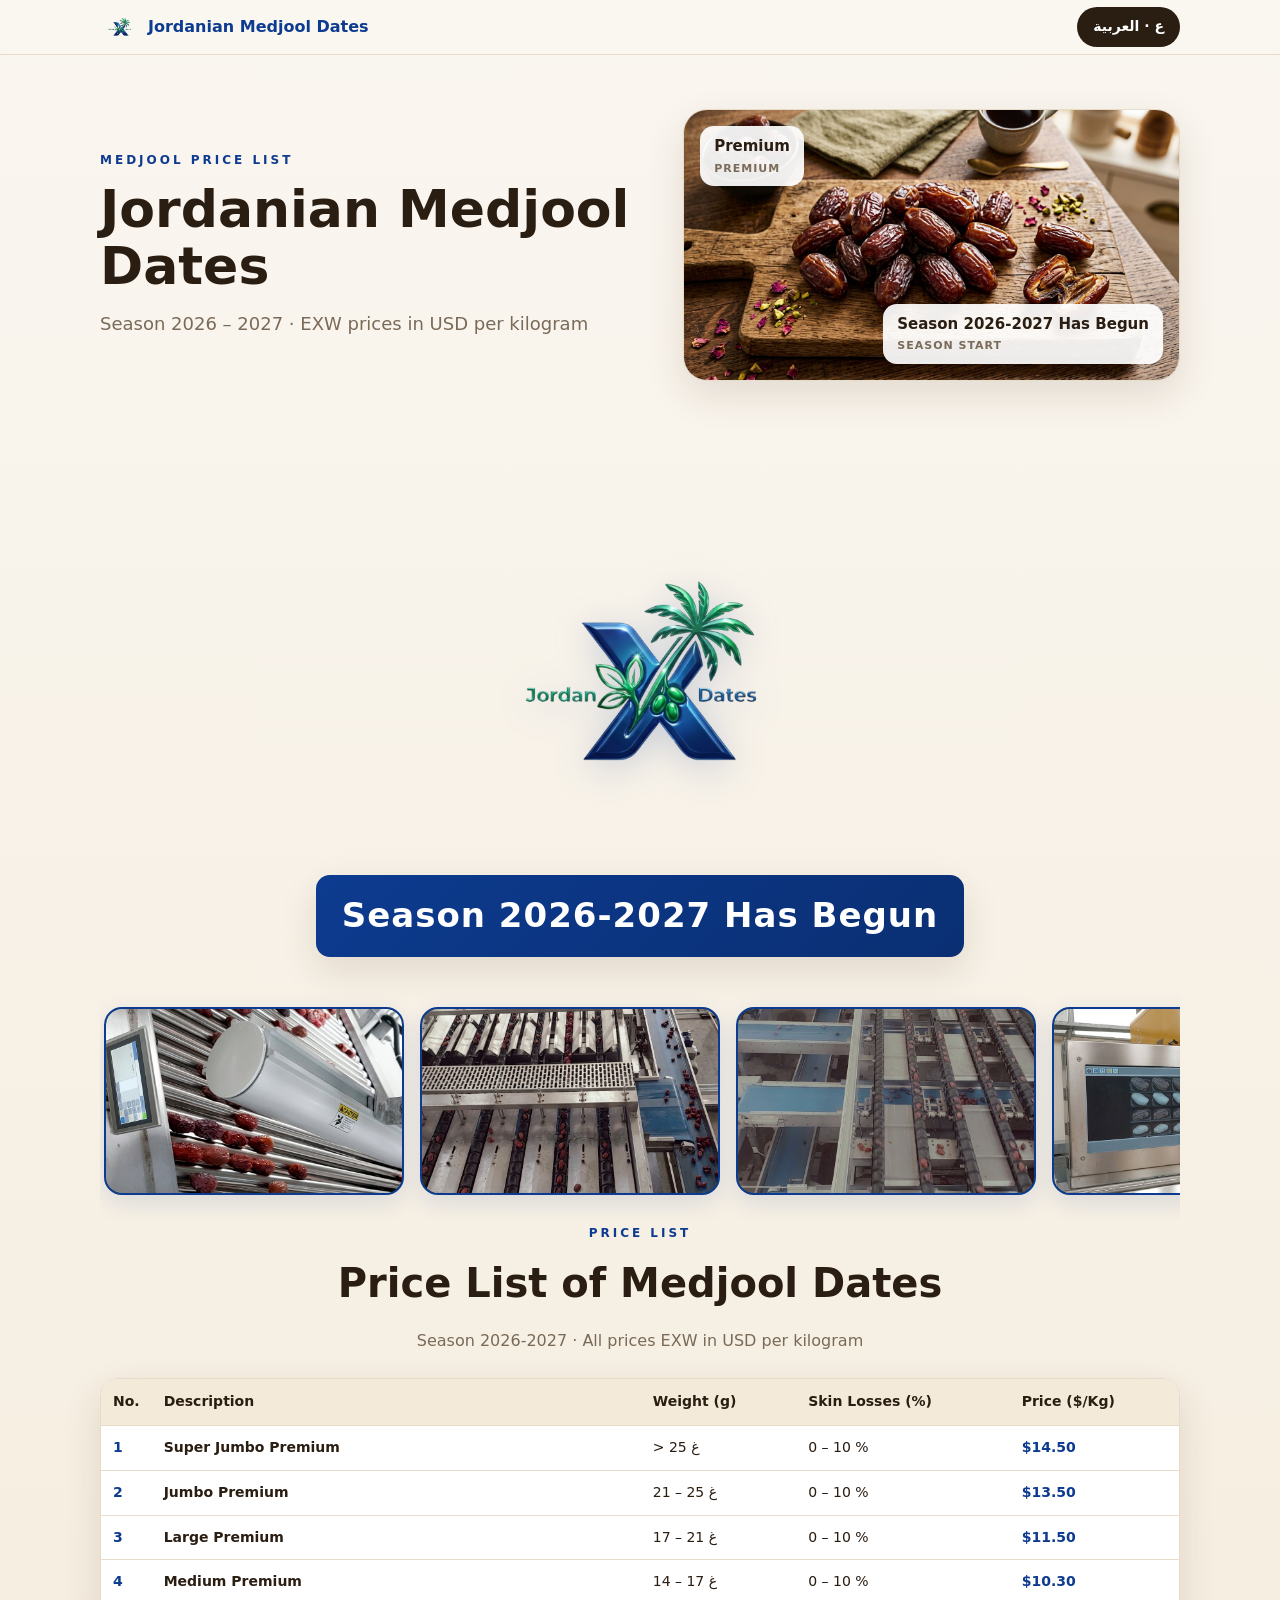
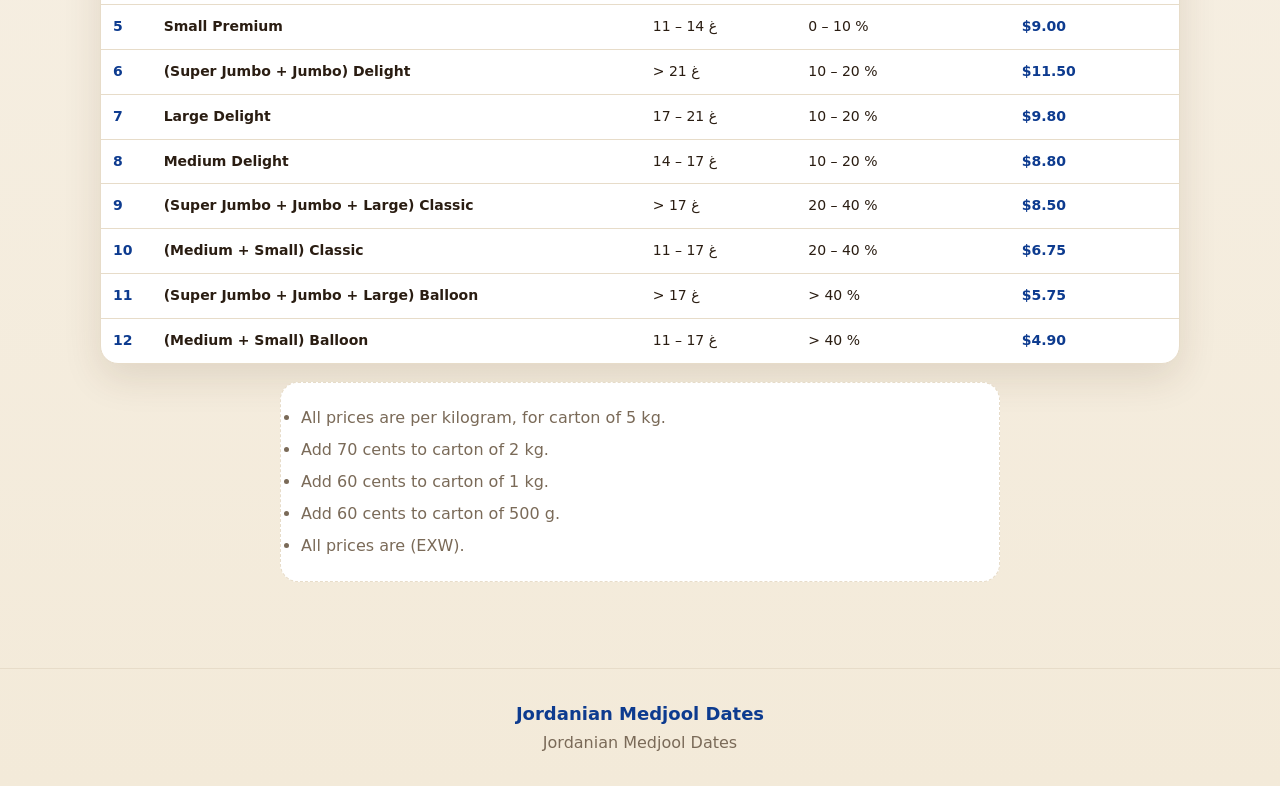
==== commit 642d8156: "إضافة 7 صور جديدة للمعرض المتحرك (12 إجمالاً) مع إطار أزرق/أخضر رفيع" ====
--- a/en.html
+++ b/en.html
@@ -2,6 +2,6 @@
 <div class="topbar"><div class="wrap"><div class="brand-logo-wrap"><img src="images/logo-pulse.png" alt="Jordan X Dates" class="top-logo"><span class="brand-sm">Jordanian Medjool Dates</span></div><a class="lang-switch" href="index.html">ع · العربية</a></div></div>
 <header class="hero"><div class="wrap"><div class="hero-grid"><div class="hero-copy reveal"><div class="kicker">Medjool price list</div><h1>Jordanian Medjool Dates</h1><p>Season 2026 – 2027 · EXW prices in USD per kilogram</p></div>
 <div class="hero-frame reveal"><img src="images/hero.jpg" alt="Jordanian Medjool Dates"><div class="badge b1"><b>Premium</b><em>PREMIUM</em></div><div class="badge b2"><b>Season 2026-2027 Has Begun</b><em>SEASON START</em></div></div></div></div></header>
-<section class="sec season-sec"><div class="wrap"><div class="season-banner reveal"><img src="images/logo-pulse.png" alt="Jordan X Dates" class="hero-logo"><div class="ribbon">Season 2026-2027 Has Begun</div></div><div class="gallery-track"><div class="gallery"><figure><img src="images/gallery-1.jpg" alt="Season 2026-2027 — عرض 1" loading="lazy" onload="this.parentElement.classList.add('in')"></figure><figure><img src="images/gallery-2.jpg" alt="Season 2026-2027 — عرض 2" loading="lazy" onload="this.parentElement.classList.add('in')"></figure><figure><img src="images/gallery-3.jpg" alt="Season 2026-2027 — عرض 3" loading="lazy" onload="this.parentElement.classList.add('in')"></figure><figure><img src="images/gallery-4.jpg" alt="Season 2026-2027 — عرض 4" loading="lazy" onload="this.parentElement.classList.add('in')"></figure><figure><img src="images/gallery-5.jpg" alt="Season 2026-2027 — عرض 5" loading="lazy" onload="this.parentElement.classList.add('in')"></figure><figure><img src="images/gallery-6.jpg" alt="Season 2026-2027 — عرض 6" loading="lazy" onload="this.parentElement.classList.add('in')"></figure><figure><img src="images/gallery-1.jpg" alt="Season 2026-2027 — عرض 1" loading="lazy" onload="this.parentElement.classList.add('in')"></figure><figure><img src="images/gallery-2.jpg" alt="Season 2026-2027 — عرض 2" loading="lazy" onload="this.parentElement.classList.add('in')"></figure><figure><img src="images/gallery-3.jpg" alt="Season 2026-2027 — عرض 3" loading="lazy" onload="this.parentElement.classList.add('in')"></figure><figure><img src="images/gallery-4.jpg" alt="Season 2026-2027 — عرض 4" loading="lazy" onload="this.parentElement.classList.add('in')"></figure><figure><img src="images/gallery-5.jpg" alt="Season 2026-2027 — عرض 5" loading="lazy" onload="this.parentElement.classList.add('in')"></figure><figure><img src="images/gallery-6.jpg" alt="Season 2026-2027 — عرض 6" loading="lazy" onload="this.parentElement.classList.add('in')"></figure></div></div><div class="sec-head reveal"><div class="kicker">PRICE LIST</div><h2>Price List of Medjool Dates</h2><p>Season 2026-2027 · All prices EXW in USD per kilogram</p></div><div class="table-wrap reveal"><div class="twrap reveal"><div class="sx"><table class="offer-table"><thead><tr><th>No.</th><th>Description</th><th>Weight (g)</th><th>Skin Losses (%)</th><th>Price ($/Kg)</th></tr></thead><tbody><tr><td class="no">1</td><td class="desc">Super Jumbo Premium</td><td>> 25 غ</td><td>0 – 10 %</td><td class="price">$14.50</td></tr><tr><td class="no">2</td><td class="desc">Jumbo Premium</td><td>21 – 25 غ</td><td>0 – 10 %</td><td class="price">$13.50</td></tr><tr><td class="no">3</td><td class="desc">Large Premium</td><td>17 – 21 غ</td><td>0 – 10 %</td><td class="price">$11.50</td></tr><tr><td class="no">4</td><td class="desc">Medium Premium</td><td>14 – 17 غ</td><td>0 – 10 %</td><td class="price">$10.30</td></tr><tr><td class="no">5</td><td class="desc">Small Premium</td><td>11 – 14 غ</td><td>0 – 10 %</td><td class="price">$9.00</td></tr><tr><td class="no">6</td><td class="desc">(Super Jumbo + Jumbo) Delight</td><td>> 21 غ</td><td>10 – 20 %</td><td class="price">$11.50</td></tr><tr><td class="no">7</td><td class="desc">Large Delight</td><td>17 – 21 غ</td><td>10 – 20 %</td><td class="price">$9.80</td></tr><tr><td class="no">8</td><td class="desc">Medium Delight</td><td>14 – 17 غ</td><td>10 – 20 %</td><td class="price">$8.80</td></tr><tr><td class="no">9</td><td class="desc">(Super Jumbo + Jumbo + Large) Classic</td><td>> 17 غ</td><td>20 – 40 %</td><td class="price">$8.50</td></tr><tr><td class="no">10</td><td class="desc">(Medium + Small) Classic</td><td>11 – 17 غ</td><td>20 – 40 %</td><td class="price">$6.75</td></tr><tr><td class="no">11</td><td class="desc">(Super Jumbo + Jumbo + Large) Balloon</td><td>> 17 غ</td><td>> 40 %</td><td class="price">$5.75</td></tr><tr><td class="no">12</td><td class="desc">(Medium + Small) Balloon</td><td>11 – 17 غ</td><td>> 40 %</td><td class="price">$4.90</td></tr></tbody></table></div></div></div><ul class="notes reveal"><li>All prices are per kilogram, for carton of 5 kg.</li><li>Add 70 cents to carton of 2 kg.</li><li>Add 60 cents to carton of 1 kg.</li><li>Add 60 cents to carton of 500 g.</li><li>All prices are (EXW).</li></ul></div></section>
+<section class="sec season-sec"><div class="wrap"><div class="season-banner reveal"><img src="images/logo-pulse.png" alt="Jordan X Dates" class="hero-logo"><div class="ribbon">Season 2026-2027 Has Begun</div></div><div class="gallery-track"><div class="gallery"><figure><img src="images/gallery-1.jpg" alt="Season 2026-2027 — عرض 1" loading="lazy" onload="this.parentElement.classList.add('in')"></figure><figure><img src="images/gallery-2.jpg" alt="Season 2026-2027 — عرض 2" loading="lazy" onload="this.parentElement.classList.add('in')"></figure><figure><img src="images/gallery-3.jpg" alt="Season 2026-2027 — عرض 3" loading="lazy" onload="this.parentElement.classList.add('in')"></figure><figure><img src="images/gallery-4.jpg" alt="Season 2026-2027 — عرض 4" loading="lazy" onload="this.parentElement.classList.add('in')"></figure><figure><img src="images/gallery-5.jpg" alt="Season 2026-2027 — عرض 5" loading="lazy" onload="this.parentElement.classList.add('in')"></figure><figure><img src="images/gallery-6.jpg" alt="Season 2026-2027 — عرض 6" loading="lazy" onload="this.parentElement.classList.add('in')"></figure><figure><img src="images/gallery-7.jpg" alt="Season 2026-2027 — عرض 7" loading="lazy" onload="this.parentElement.classList.add('in')"></figure><figure><img src="images/gallery-8.jpg" alt="Season 2026-2027 — عرض 8" loading="lazy" onload="this.parentElement.classList.add('in')"></figure><figure><img src="images/gallery-9.jpg" alt="Season 2026-2027 — عرض 9" loading="lazy" onload="this.parentElement.classList.add('in')"></figure><figure><img src="images/gallery-10.jpg" alt="Season 2026-2027 — عرض 10" loading="lazy" onload="this.parentElement.classList.add('in')"></figure><figure><img src="images/gallery-11.jpg" alt="Season 2026-2027 — عرض 11" loading="lazy" onload="this.parentElement.classList.add('in')"></figure><figure><img src="images/gallery-12.jpg" alt="Season 2026-2027 — عرض 12" loading="lazy" onload="this.parentElement.classList.add('in')"></figure></div></div><div class="sec-head reveal"><div class="kicker">PRICE LIST</div><h2>Price List of Medjool Dates</h2><p>Season 2026-2027 · All prices EXW in USD per kilogram</p></div><div class="table-wrap reveal"><div class="twrap reveal"><div class="sx"><table class="offer-table"><thead><tr><th>No.</th><th>Description</th><th>Weight (g)</th><th>Skin Losses (%)</th><th>Price ($/Kg)</th></tr></thead><tbody><tr><td class="no">1</td><td class="desc">Super Jumbo Premium</td><td>> 25 غ</td><td>0 – 10 %</td><td class="price">$14.50</td></tr><tr><td class="no">2</td><td class="desc">Jumbo Premium</td><td>21 – 25 غ</td><td>0 – 10 %</td><td class="price">$13.50</td></tr><tr><td class="no">3</td><td class="desc">Large Premium</td><td>17 – 21 غ</td><td>0 – 10 %</td><td class="price">$11.50</td></tr><tr><td class="no">4</td><td class="desc">Medium Premium</td><td>14 – 17 غ</td><td>0 – 10 %</td><td class="price">$10.30</td></tr><tr><td class="no">5</td><td class="desc">Small Premium</td><td>11 – 14 غ</td><td>0 – 10 %</td><td class="price">$9.00</td></tr><tr><td class="no">6</td><td class="desc">(Super Jumbo + Jumbo) Delight</td><td>> 21 غ</td><td>10 – 20 %</td><td class="price">$11.50</td></tr><tr><td class="no">7</td><td class="desc">Large Delight</td><td>17 – 21 غ</td><td>10 – 20 %</td><td class="price">$9.80</td></tr><tr><td class="no">8</td><td class="desc">Medium Delight</td><td>14 – 17 غ</td><td>10 – 20 %</td><td class="price">$8.80</td></tr><tr><td class="no">9</td><td class="desc">(Super Jumbo + Jumbo + Large) Classic</td><td>> 17 غ</td><td>20 – 40 %</td><td class="price">$8.50</td></tr><tr><td class="no">10</td><td class="desc">(Medium + Small) Classic</td><td>11 – 17 غ</td><td>20 – 40 %</td><td class="price">$6.75</td></tr><tr><td class="no">11</td><td class="desc">(Super Jumbo + Jumbo + Large) Balloon</td><td>> 17 غ</td><td>> 40 %</td><td class="price">$5.75</td></tr><tr><td class="no">12</td><td class="desc">(Medium + Small) Balloon</td><td>11 – 17 غ</td><td>> 40 %</td><td class="price">$4.90</td></tr></tbody></table></div></div></div><ul class="notes reveal"><li>All prices are per kilogram, for carton of 5 kg.</li><li>Add 70 cents to carton of 2 kg.</li><li>Add 60 cents to carton of 1 kg.</li><li>Add 60 cents to carton of 500 g.</li><li>All prices are (EXW).</li></ul></div></section>
 <footer><div class="wrap"><div class="brand">Jordanian Medjool Dates</div><div>Jordanian Medjool Dates</div></div></footer>
 <script>(function(){var io=new IntersectionObserver(function(es){es.forEach(function(e){if(e.isIntersecting){e.target.classList.add('in');io.unobserve(e.target);}});},{threshold:.12,rootMargin:'0px 0px -50px 0px'});document.querySelectorAll('.reveal').forEach(function(el){io.observe(el);});})();</script></body></html>
--- a/styles.css
+++ b/styles.css
@@ -27,7 +27,7 @@
 .season-banner .tag{margin-top:8px;color:var(--muted);font-size:14px}
 @keyframes flicker{0%,100%{transform:translateY(0);filter:brightness(1)}50%{transform:translateY(-4px);filter:brightness(1.08)}}
 .gallery{display:flex;gap:16px;padding:8px 0 14px;height:210px;width:max-content;animation:marquee 28s linear infinite}
-.gallery figure{flex:0 0 auto;width:300px;border-radius:var(--r);overflow:hidden;box-shadow:var(--sh);border:1px solid var(--line)}
+.gallery figure{flex:0 0 auto;width:300px;border-radius:var(--r);overflow:hidden;box-shadow:var(--sh);border:2px solid var(--blue);background:#000;box-shadow:inset 0 0 0 2px var(--green), 0 8px 24px rgba(13,59,143,.12)}
 .gallery img{width:100%;height:210px;object-fit:cover;display:block}
 @keyframes marquee{from{transform:translateX(0)}to{transform:translateX(calc(-210px * 6 - 16px * 6))}}
 .gallery-track{overflow:hidden;padding:8px 4px 14px}
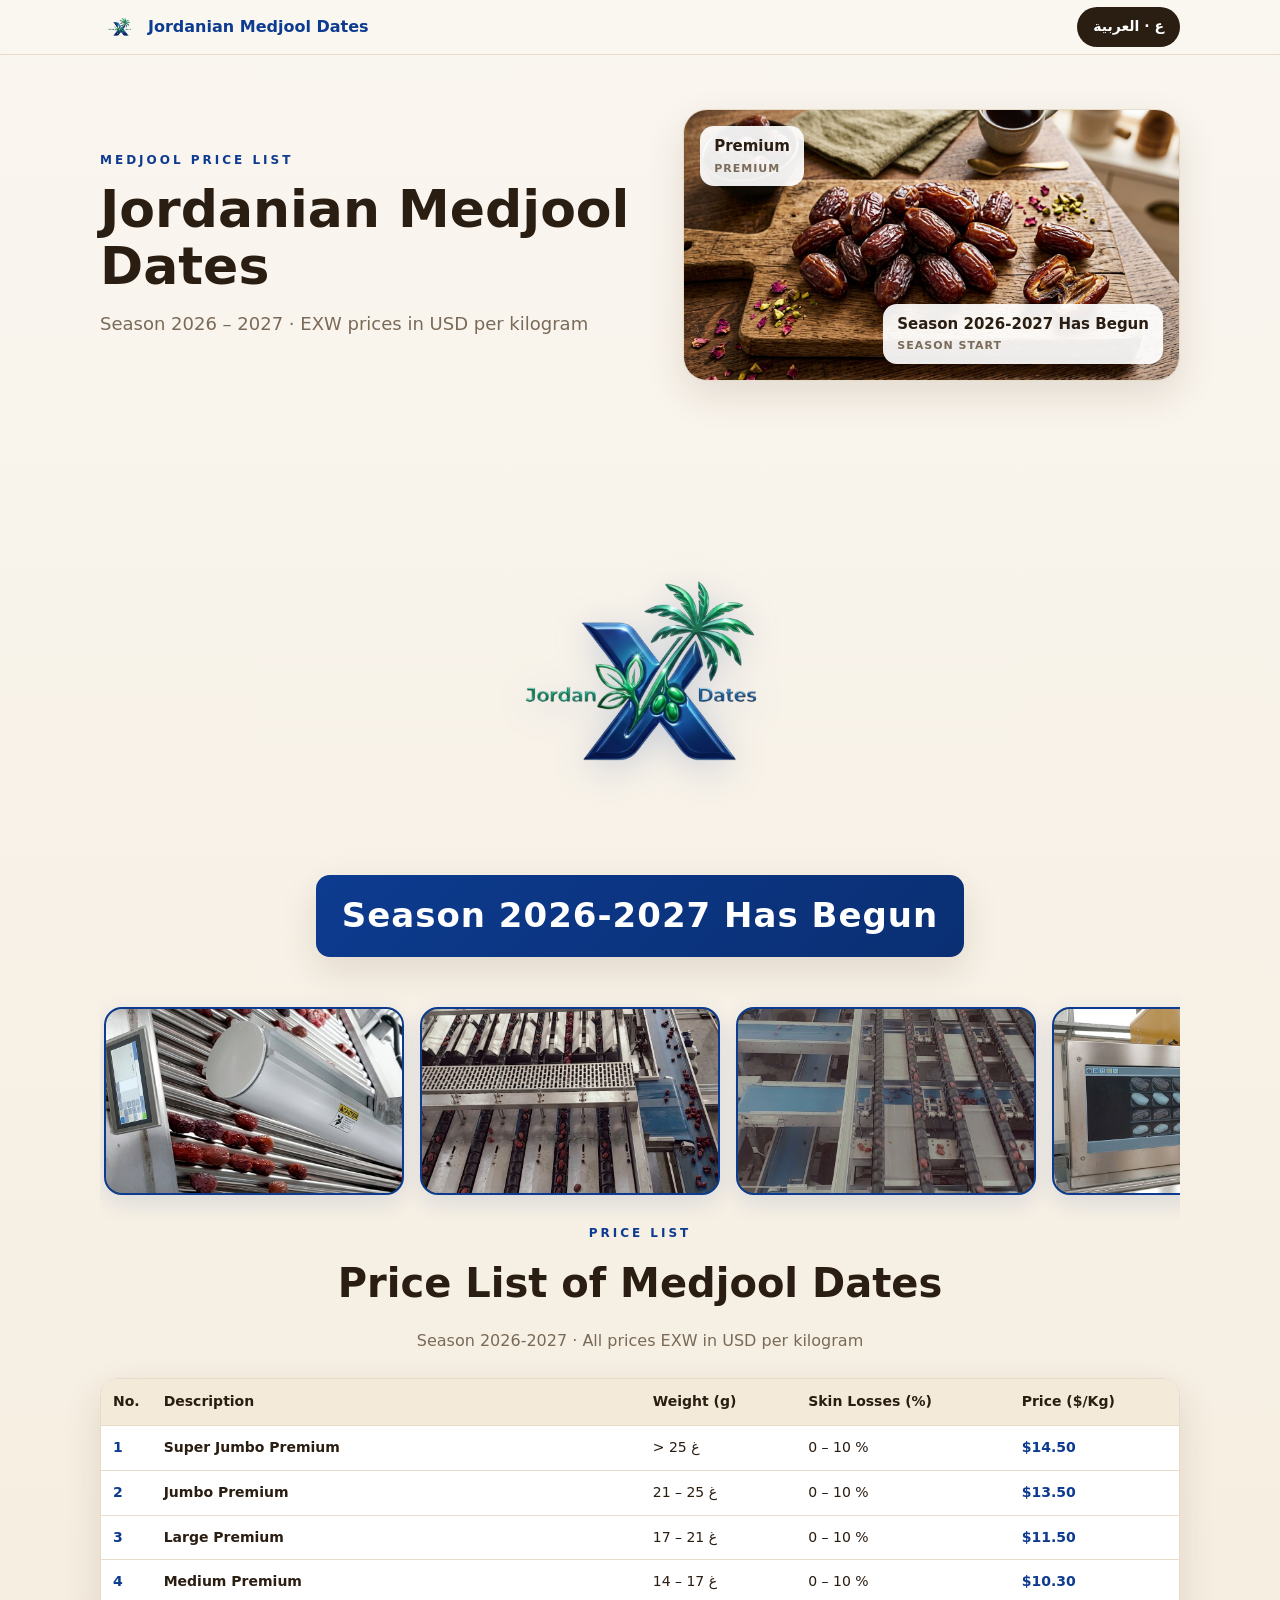
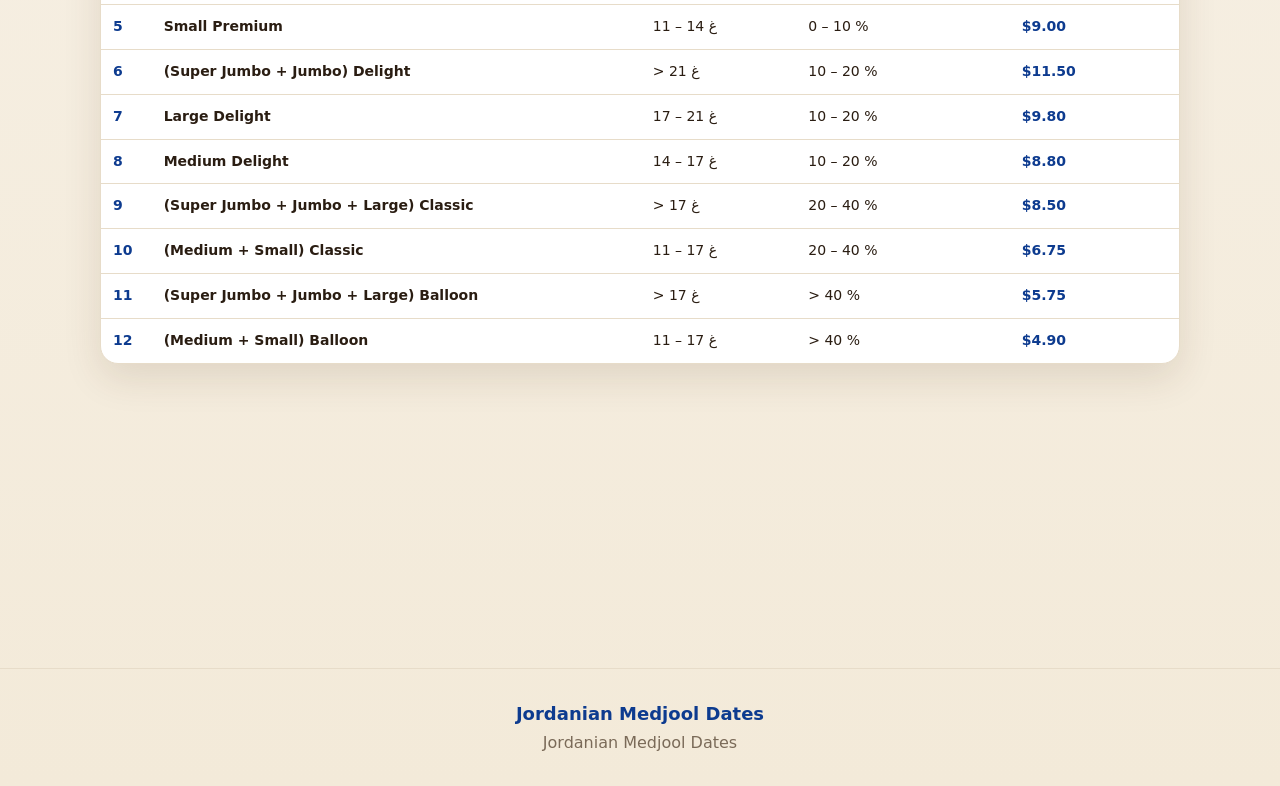
==== commit bb4a6226: "Marquee: force LTR context (RTL left-overflow blank on mobile), drop lazy-loading, exact 50% loop pe" ====
--- a/en.html
+++ b/en.html
@@ -1,7 +1,7 @@
-<!DOCTYPE html><html lang="en" dir="ltr"><head><meta charset="utf-8"><meta name="viewport" content="width=device-width, initial-scale=1"><title>Jordanian Medjool Dates | Price List 2026-2027</title><link rel="stylesheet" href="styles.css"></head><body>
+<!DOCTYPE html><html lang="en" dir="ltr"><head><meta charset="utf-8"><meta name="viewport" content="width=device-width, initial-scale=1"><title>Jordanian Medjool Dates | Price List 2026-2027</title><link rel="stylesheet" href="styles.css?v=20260920a"></head><body>
 <div class="topbar"><div class="wrap"><div class="brand-logo-wrap"><img src="images/logo-pulse.png" alt="Jordan X Dates" class="top-logo"><span class="brand-sm">Jordanian Medjool Dates</span></div><a class="lang-switch" href="index.html">ع · العربية</a></div></div>
 <header class="hero"><div class="wrap"><div class="hero-grid"><div class="hero-copy reveal"><div class="kicker">Medjool price list</div><h1>Jordanian Medjool Dates</h1><p>Season 2026 – 2027 · EXW prices in USD per kilogram</p></div>
 <div class="hero-frame reveal"><img src="images/hero.jpg" alt="Jordanian Medjool Dates"><div class="badge b1"><b>Premium</b><em>PREMIUM</em></div><div class="badge b2"><b>Season 2026-2027 Has Begun</b><em>SEASON START</em></div></div></div></div></header>
-<section class="sec season-sec"><div class="wrap"><div class="season-banner reveal"><img src="images/logo-pulse.png" alt="Jordan X Dates" class="hero-logo"><div class="ribbon">Season 2026-2027 Has Begun</div></div><div class="gallery-track"><div class="gallery"><figure><img src="images/gallery-1.jpg" alt="Season 2026-2027 — عرض 1" loading="lazy" onload="this.parentElement.classList.add('in')"></figure><figure><img src="images/gallery-2.jpg" alt="Season 2026-2027 — عرض 2" loading="lazy" onload="this.parentElement.classList.add('in')"></figure><figure><img src="images/gallery-3.jpg" alt="Season 2026-2027 — عرض 3" loading="lazy" onload="this.parentElement.classList.add('in')"></figure><figure><img src="images/gallery-4.jpg" alt="Season 2026-2027 — عرض 4" loading="lazy" onload="this.parentElement.classList.add('in')"></figure><figure><img src="images/gallery-5.jpg" alt="Season 2026-2027 — عرض 5" loading="lazy" onload="this.parentElement.classList.add('in')"></figure><figure><img src="images/gallery-6.jpg" alt="Season 2026-2027 — عرض 6" loading="lazy" onload="this.parentElement.classList.add('in')"></figure><figure><img src="images/gallery-7.jpg" alt="Season 2026-2027 — عرض 7" loading="lazy" onload="this.parentElement.classList.add('in')"></figure><figure><img src="images/gallery-8.jpg" alt="Season 2026-2027 — عرض 8" loading="lazy" onload="this.parentElement.classList.add('in')"></figure><figure><img src="images/gallery-9.jpg" alt="Season 2026-2027 — عرض 9" loading="lazy" onload="this.parentElement.classList.add('in')"></figure><figure><img src="images/gallery-10.jpg" alt="Season 2026-2027 — عرض 10" loading="lazy" onload="this.parentElement.classList.add('in')"></figure><figure><img src="images/gallery-11.jpg" alt="Season 2026-2027 — عرض 11" loading="lazy" onload="this.parentElement.classList.add('in')"></figure><figure><img src="images/gallery-12.jpg" alt="Season 2026-2027 — عرض 12" loading="lazy" onload="this.parentElement.classList.add('in')"></figure></div></div><div class="sec-head reveal"><div class="kicker">PRICE LIST</div><h2>Price List of Medjool Dates</h2><p>Season 2026-2027 · All prices EXW in USD per kilogram</p></div><div class="table-wrap reveal"><div class="twrap reveal"><div class="sx"><table class="offer-table"><thead><tr><th>No.</th><th>Description</th><th>Weight (g)</th><th>Skin Losses (%)</th><th>Price ($/Kg)</th></tr></thead><tbody><tr><td class="no">1</td><td class="desc">Super Jumbo Premium</td><td>> 25 غ</td><td>0 – 10 %</td><td class="price">$14.50</td></tr><tr><td class="no">2</td><td class="desc">Jumbo Premium</td><td>21 – 25 غ</td><td>0 – 10 %</td><td class="price">$13.50</td></tr><tr><td class="no">3</td><td class="desc">Large Premium</td><td>17 – 21 غ</td><td>0 – 10 %</td><td class="price">$11.50</td></tr><tr><td class="no">4</td><td class="desc">Medium Premium</td><td>14 – 17 غ</td><td>0 – 10 %</td><td class="price">$10.30</td></tr><tr><td class="no">5</td><td class="desc">Small Premium</td><td>11 – 14 غ</td><td>0 – 10 %</td><td class="price">$9.00</td></tr><tr><td class="no">6</td><td class="desc">(Super Jumbo + Jumbo) Delight</td><td>> 21 غ</td><td>10 – 20 %</td><td class="price">$11.50</td></tr><tr><td class="no">7</td><td class="desc">Large Delight</td><td>17 – 21 غ</td><td>10 – 20 %</td><td class="price">$9.80</td></tr><tr><td class="no">8</td><td class="desc">Medium Delight</td><td>14 – 17 غ</td><td>10 – 20 %</td><td class="price">$8.80</td></tr><tr><td class="no">9</td><td class="desc">(Super Jumbo + Jumbo + Large) Classic</td><td>> 17 غ</td><td>20 – 40 %</td><td class="price">$8.50</td></tr><tr><td class="no">10</td><td class="desc">(Medium + Small) Classic</td><td>11 – 17 غ</td><td>20 – 40 %</td><td class="price">$6.75</td></tr><tr><td class="no">11</td><td class="desc">(Super Jumbo + Jumbo + Large) Balloon</td><td>> 17 غ</td><td>> 40 %</td><td class="price">$5.75</td></tr><tr><td class="no">12</td><td class="desc">(Medium + Small) Balloon</td><td>11 – 17 غ</td><td>> 40 %</td><td class="price">$4.90</td></tr></tbody></table></div></div></div><ul class="notes reveal"><li>All prices are per kilogram, for carton of 5 kg.</li><li>Add 70 cents to carton of 2 kg.</li><li>Add 60 cents to carton of 1 kg.</li><li>Add 60 cents to carton of 500 g.</li><li>All prices are (EXW).</li></ul></div></section>
+<section class="sec season-sec"><div class="wrap"><div class="season-banner reveal"><img src="images/logo-pulse.png" alt="Jordan X Dates" class="hero-logo"><div class="ribbon">Season 2026-2027 Has Begun</div></div><div class="gallery-track reveal"><div class="gallery"><figure><img src="images/gallery-1.jpg" alt="Season 2026-2027 — عرض 1"></figure><figure><img src="images/gallery-2.jpg" alt="Season 2026-2027 — عرض 2"></figure><figure><img src="images/gallery-3.jpg" alt="Season 2026-2027 — عرض 3"></figure><figure><img src="images/gallery-4.jpg" alt="Season 2026-2027 — عرض 4"></figure><figure><img src="images/gallery-5.jpg" alt="Season 2026-2027 — عرض 5"></figure><figure><img src="images/gallery-6.jpg" alt="Season 2026-2027 — عرض 6"></figure><figure><img src="images/gallery-7.jpg" alt="Season 2026-2027 — عرض 7"></figure><figure><img src="images/gallery-8.jpg" alt="Season 2026-2027 — عرض 8"></figure><figure><img src="images/gallery-9.jpg" alt="Season 2026-2027 — عرض 9"></figure><figure><img src="images/gallery-10.jpg" alt="Season 2026-2027 — عرض 10"></figure><figure><img src="images/gallery-11.jpg" alt="Season 2026-2027 — عرض 11"></figure><figure><img src="images/gallery-12.jpg" alt="Season 2026-2027 — عرض 12"></figure><figure><img src="images/gallery-1.jpg" alt="Season 2026-2027 — عرض 1"></figure><figure><img src="images/gallery-2.jpg" alt="Season 2026-2027 — عرض 2"></figure><figure><img src="images/gallery-3.jpg" alt="Season 2026-2027 — عرض 3"></figure><figure><img src="images/gallery-4.jpg" alt="Season 2026-2027 — عرض 4"></figure><figure><img src="images/gallery-5.jpg" alt="Season 2026-2027 — عرض 5"></figure><figure><img src="images/gallery-6.jpg" alt="Season 2026-2027 — عرض 6"></figure><figure><img src="images/gallery-7.jpg" alt="Season 2026-2027 — عرض 7"></figure><figure><img src="images/gallery-8.jpg" alt="Season 2026-2027 — عرض 8"></figure><figure><img src="images/gallery-9.jpg" alt="Season 2026-2027 — عرض 9"></figure><figure><img src="images/gallery-10.jpg" alt="Season 2026-2027 — عرض 10"></figure><figure><img src="images/gallery-11.jpg" alt="Season 2026-2027 — عرض 11"></figure><figure><img src="images/gallery-12.jpg" alt="Season 2026-2027 — عرض 12"></figure></div></div><div class="sec-head reveal"><div class="kicker">PRICE LIST</div><h2>Price List of Medjool Dates</h2><p>Season 2026-2027 · All prices EXW in USD per kilogram</p></div><div class="table-wrap reveal"><div class="twrap reveal"><div class="sx"><table class="offer-table"><thead><tr><th>No.</th><th>Description</th><th>Weight (g)</th><th>Skin Losses (%)</th><th>Price ($/Kg)</th></tr></thead><tbody><tr><td class="no">1</td><td class="desc">Super Jumbo Premium</td><td>> 25 غ</td><td>0 – 10 %</td><td class="price">$14.50</td></tr><tr><td class="no">2</td><td class="desc">Jumbo Premium</td><td>21 – 25 غ</td><td>0 – 10 %</td><td class="price">$13.50</td></tr><tr><td class="no">3</td><td class="desc">Large Premium</td><td>17 – 21 غ</td><td>0 – 10 %</td><td class="price">$11.50</td></tr><tr><td class="no">4</td><td class="desc">Medium Premium</td><td>14 – 17 غ</td><td>0 – 10 %</td><td class="price">$10.30</td></tr><tr><td class="no">5</td><td class="desc">Small Premium</td><td>11 – 14 غ</td><td>0 – 10 %</td><td class="price">$9.00</td></tr><tr><td class="no">6</td><td class="desc">(Super Jumbo + Jumbo) Delight</td><td>> 21 غ</td><td>10 – 20 %</td><td class="price">$11.50</td></tr><tr><td class="no">7</td><td class="desc">Large Delight</td><td>17 – 21 غ</td><td>10 – 20 %</td><td class="price">$9.80</td></tr><tr><td class="no">8</td><td class="desc">Medium Delight</td><td>14 – 17 غ</td><td>10 – 20 %</td><td class="price">$8.80</td></tr><tr><td class="no">9</td><td class="desc">(Super Jumbo + Jumbo + Large) Classic</td><td>> 17 غ</td><td>20 – 40 %</td><td class="price">$8.50</td></tr><tr><td class="no">10</td><td class="desc">(Medium + Small) Classic</td><td>11 – 17 غ</td><td>20 – 40 %</td><td class="price">$6.75</td></tr><tr><td class="no">11</td><td class="desc">(Super Jumbo + Jumbo + Large) Balloon</td><td>> 17 غ</td><td>> 40 %</td><td class="price">$5.75</td></tr><tr><td class="no">12</td><td class="desc">(Medium + Small) Balloon</td><td>11 – 17 غ</td><td>> 40 %</td><td class="price">$4.90</td></tr></tbody></table></div></div></div><ul class="notes reveal"><li>All prices are per kilogram, for carton of 5 kg.</li><li>Add 70 cents to carton of 2 kg.</li><li>Add 60 cents to carton of 1 kg.</li><li>Add 60 cents to carton of 500 g.</li><li>All prices are (EXW).</li></ul></div></section>
 <footer><div class="wrap"><div class="brand">Jordanian Medjool Dates</div><div>Jordanian Medjool Dates</div></div></footer>
 <script>(function(){var io=new IntersectionObserver(function(es){es.forEach(function(e){if(e.isIntersecting){e.target.classList.add('in');io.unobserve(e.target);}});},{threshold:.12,rootMargin:'0px 0px -50px 0px'});document.querySelectorAll('.reveal').forEach(function(el){io.observe(el);});})();</script></body></html>
--- a/styles.css
+++ b/styles.css
@@ -26,11 +26,11 @@
 .season-banner .ribbon{display:inline-block;background:linear-gradient(135deg,var(--blue),#0a2f73);color:#fff;font-weight:900;font-size:clamp(20px,3.2vw,34px);letter-spacing:1px;padding:12px 26px;border-radius:14px;box-shadow:var(--sh);animation:flicker 3s ease-in-out infinite}
 .season-banner .tag{margin-top:8px;color:var(--muted);font-size:14px}
 @keyframes flicker{0%,100%{transform:translateY(0);filter:brightness(1)}50%{transform:translateY(-4px);filter:brightness(1.08)}}
-.gallery{display:flex;gap:16px;padding:8px 0 14px;height:210px;width:max-content;animation:marquee 28s linear infinite}
-.gallery figure{flex:0 0 auto;width:300px;border-radius:var(--r);overflow:hidden;box-shadow:var(--sh);border:2px solid var(--blue);background:#000;box-shadow:inset 0 0 0 2px var(--green), 0 8px 24px rgba(13,59,143,.12)}
+.gallery{display:flex;padding:8px 0 14px;height:210px;width:max-content;animation:marquee 30s linear infinite;will-change:transform}
+.gallery figure{flex:0 0 auto;width:300px;margin:0 16px 0 0;border-radius:var(--r);overflow:hidden;border:2px solid var(--blue);background:#000;box-shadow:inset 0 0 0 2px var(--green),0 8px 24px rgba(13,59,143,.12)}
 .gallery img{width:100%;height:210px;object-fit:cover;display:block}
-@keyframes marquee{from{transform:translateX(0)}to{transform:translateX(calc(-210px * 6 - 16px * 6))}}
-.gallery-track{overflow:hidden;padding:8px 4px 14px}
+@keyframes marquee{from{transform:translateX(0)}to{transform:translateX(-50%)}}
+.gallery-track{overflow:hidden;direction:ltr;padding:8px 4px 14px}
 
 .top-logo{height:38px;width:auto;vertical-align:middle;margin-inline-end:10px}
 .brand-logo-wrap{display:flex;align-items:center}
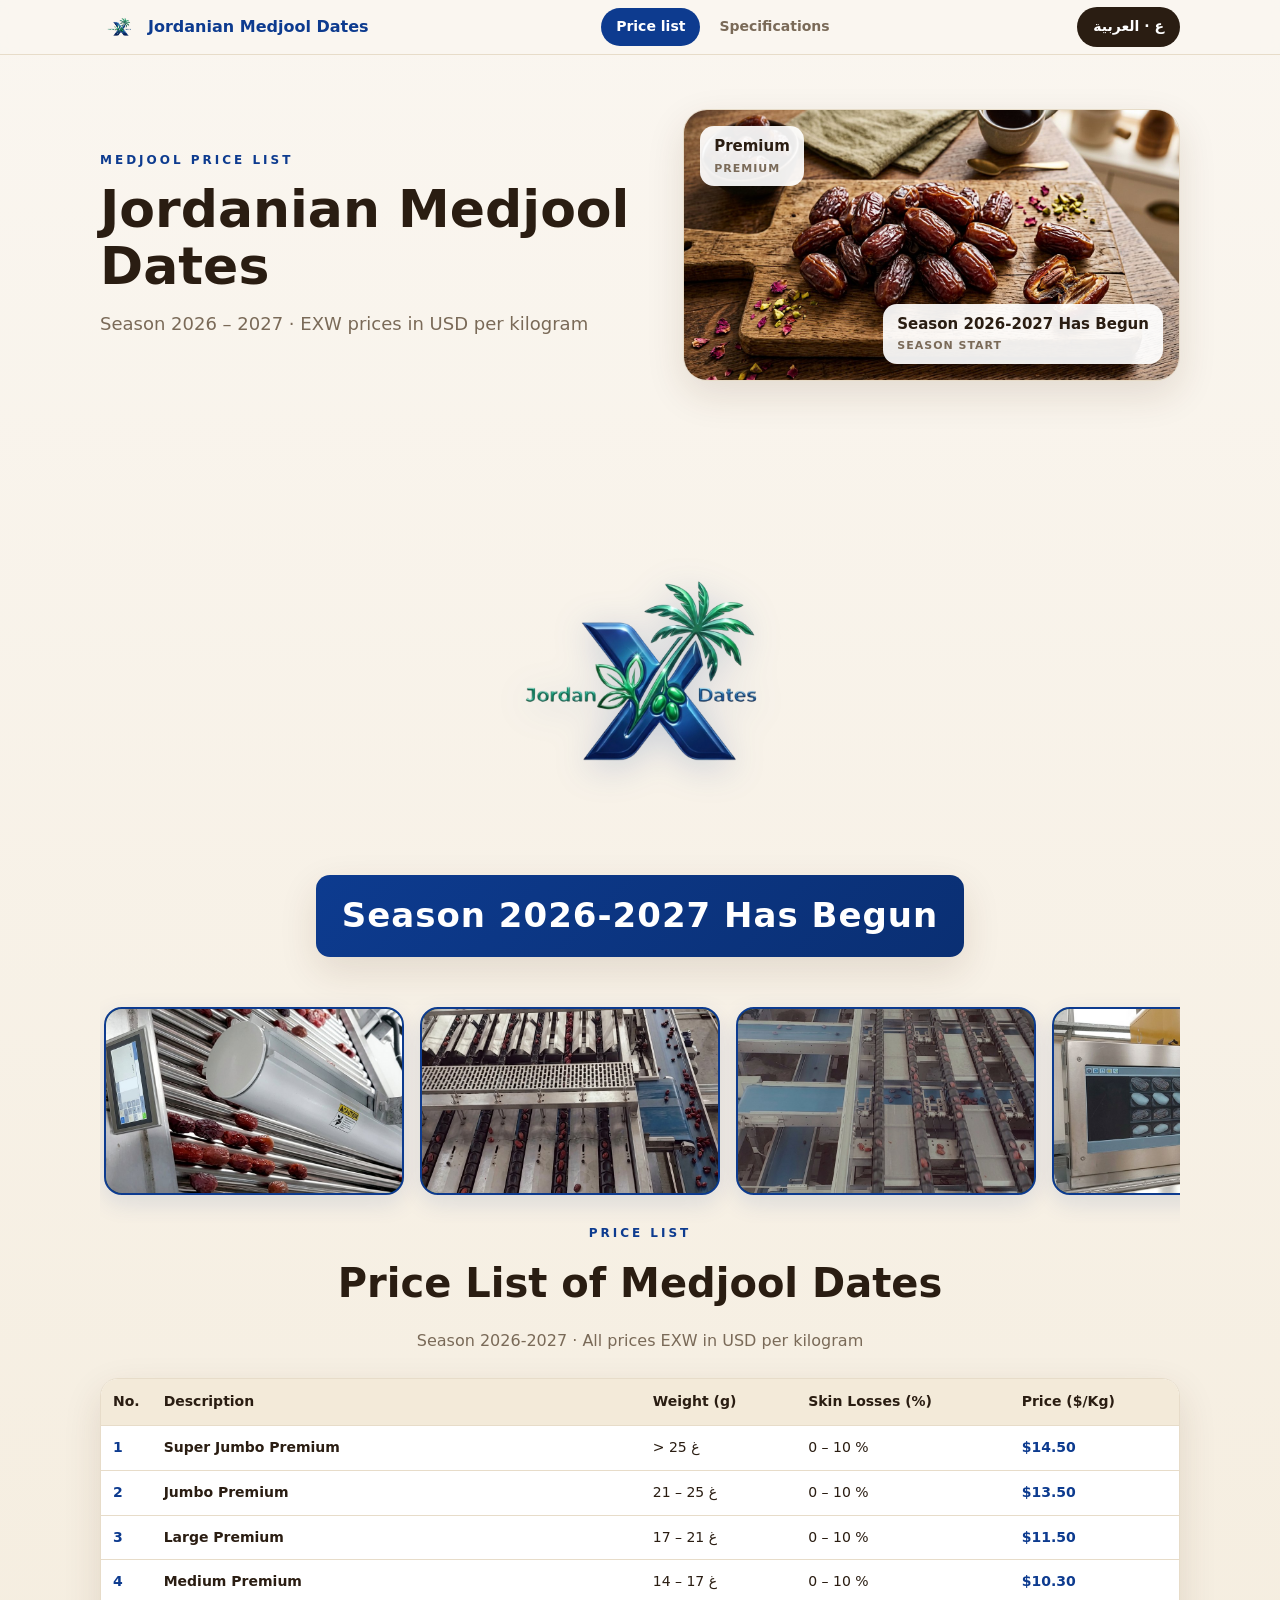
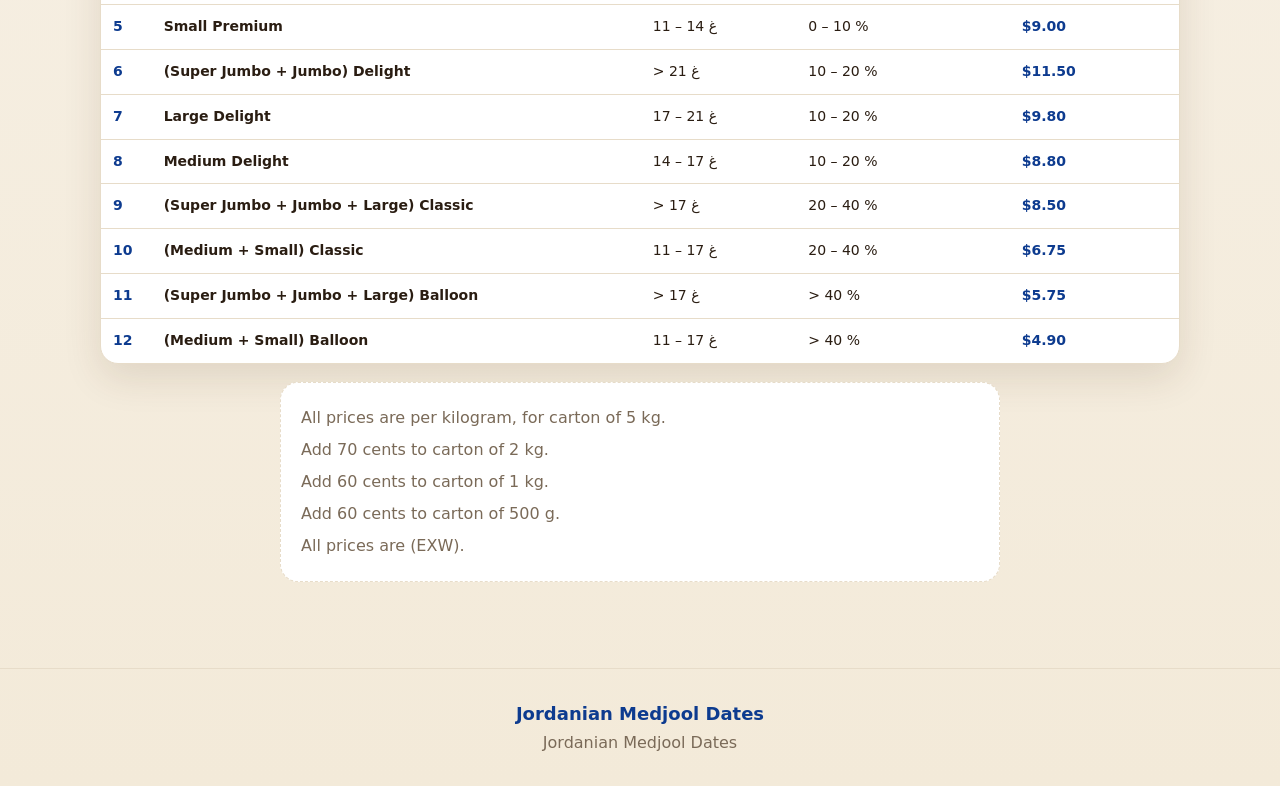
==== commit 03a678f5: "Add files via upload" ====
--- a/en.html
+++ b/en.html
@@ -1,5 +1,5 @@
-<!DOCTYPE html><html lang="en" dir="ltr"><head><meta charset="utf-8"><meta name="viewport" content="width=device-width, initial-scale=1"><title>Jordanian Medjool Dates | Price List 2026-2027</title><link rel="stylesheet" href="styles.css?v=20260920a"></head><body>
-<div class="topbar"><div class="wrap"><div class="brand-logo-wrap"><img src="images/logo-pulse.png" alt="Jordan X Dates" class="top-logo"><span class="brand-sm">Jordanian Medjool Dates</span></div><a class="lang-switch" href="index.html">ع · العربية</a></div></div>
+<!DOCTYPE html><html lang="en" dir="ltr"><head><meta charset="utf-8"><meta name="viewport" content="width=device-width, initial-scale=1"><title>Jordanian Medjool Dates | Price List 2026-2027</title><link rel="stylesheet" href="styles.css?v=20260922a"></head><body>
+<div class="topbar"><div class="wrap"><div class="brand-logo-wrap"><img src="images/logo-pulse.png" alt="Jordan X Dates" class="top-logo"><span class="brand-sm">Jordanian Medjool Dates</span></div><nav class="mainnav"><a href="en.html" class="active">Price list</a><a href="specs-en.html">Specifications</a></nav><a class="lang-switch" href="index.html">ع · العربية</a></div></div>
 <header class="hero"><div class="wrap"><div class="hero-grid"><div class="hero-copy reveal"><div class="kicker">Medjool price list</div><h1>Jordanian Medjool Dates</h1><p>Season 2026 – 2027 · EXW prices in USD per kilogram</p></div>
 <div class="hero-frame reveal"><img src="images/hero.jpg" alt="Jordanian Medjool Dates"><div class="badge b1"><b>Premium</b><em>PREMIUM</em></div><div class="badge b2"><b>Season 2026-2027 Has Begun</b><em>SEASON START</em></div></div></div></div></header>
 <section class="sec season-sec"><div class="wrap"><div class="season-banner reveal"><img src="images/logo-pulse.png" alt="Jordan X Dates" class="hero-logo"><div class="ribbon">Season 2026-2027 Has Begun</div></div><div class="gallery-track reveal"><div class="gallery"><figure><img src="images/gallery-1.jpg" alt="Season 2026-2027 — عرض 1"></figure><figure><img src="images/gallery-2.jpg" alt="Season 2026-2027 — عرض 2"></figure><figure><img src="images/gallery-3.jpg" alt="Season 2026-2027 — عرض 3"></figure><figure><img src="images/gallery-4.jpg" alt="Season 2026-2027 — عرض 4"></figure><figure><img src="images/gallery-5.jpg" alt="Season 2026-2027 — عرض 5"></figure><figure><img src="images/gallery-6.jpg" alt="Season 2026-2027 — عرض 6"></figure><figure><img src="images/gallery-7.jpg" alt="Season 2026-2027 — عرض 7"></figure><figure><img src="images/gallery-8.jpg" alt="Season 2026-2027 — عرض 8"></figure><figure><img src="images/gallery-9.jpg" alt="Season 2026-2027 — عرض 9"></figure><figure><img src="images/gallery-10.jpg" alt="Season 2026-2027 — عرض 10"></figure><figure><img src="images/gallery-11.jpg" alt="Season 2026-2027 — عرض 11"></figure><figure><img src="images/gallery-12.jpg" alt="Season 2026-2027 — عرض 12"></figure><figure><img src="images/gallery-1.jpg" alt="Season 2026-2027 — عرض 1"></figure><figure><img src="images/gallery-2.jpg" alt="Season 2026-2027 — عرض 2"></figure><figure><img src="images/gallery-3.jpg" alt="Season 2026-2027 — عرض 3"></figure><figure><img src="images/gallery-4.jpg" alt="Season 2026-2027 — عرض 4"></figure><figure><img src="images/gallery-5.jpg" alt="Season 2026-2027 — عرض 5"></figure><figure><img src="images/gallery-6.jpg" alt="Season 2026-2027 — عرض 6"></figure><figure><img src="images/gallery-7.jpg" alt="Season 2026-2027 — عرض 7"></figure><figure><img src="images/gallery-8.jpg" alt="Season 2026-2027 — عرض 8"></figure><figure><img src="images/gallery-9.jpg" alt="Season 2026-2027 — عرض 9"></figure><figure><img src="images/gallery-10.jpg" alt="Season 2026-2027 — عرض 10"></figure><figure><img src="images/gallery-11.jpg" alt="Season 2026-2027 — عرض 11"></figure><figure><img src="images/gallery-12.jpg" alt="Season 2026-2027 — عرض 12"></figure></div></div><div class="sec-head reveal"><div class="kicker">PRICE LIST</div><h2>Price List of Medjool Dates</h2><p>Season 2026-2027 · All prices EXW in USD per kilogram</p></div><div class="table-wrap reveal"><div class="twrap reveal"><div class="sx"><table class="offer-table"><thead><tr><th>No.</th><th>Description</th><th>Weight (g)</th><th>Skin Losses (%)</th><th>Price ($/Kg)</th></tr></thead><tbody><tr><td class="no">1</td><td class="desc">Super Jumbo Premium</td><td>> 25 غ</td><td>0 – 10 %</td><td class="price">$14.50</td></tr><tr><td class="no">2</td><td class="desc">Jumbo Premium</td><td>21 – 25 غ</td><td>0 – 10 %</td><td class="price">$13.50</td></tr><tr><td class="no">3</td><td class="desc">Large Premium</td><td>17 – 21 غ</td><td>0 – 10 %</td><td class="price">$11.50</td></tr><tr><td class="no">4</td><td class="desc">Medium Premium</td><td>14 – 17 غ</td><td>0 – 10 %</td><td class="price">$10.30</td></tr><tr><td class="no">5</td><td class="desc">Small Premium</td><td>11 – 14 غ</td><td>0 – 10 %</td><td class="price">$9.00</td></tr><tr><td class="no">6</td><td class="desc">(Super Jumbo + Jumbo) Delight</td><td>> 21 غ</td><td>10 – 20 %</td><td class="price">$11.50</td></tr><tr><td class="no">7</td><td class="desc">Large Delight</td><td>17 – 21 غ</td><td>10 – 20 %</td><td class="price">$9.80</td></tr><tr><td class="no">8</td><td class="desc">Medium Delight</td><td>14 – 17 غ</td><td>10 – 20 %</td><td class="price">$8.80</td></tr><tr><td class="no">9</td><td class="desc">(Super Jumbo + Jumbo + Large) Classic</td><td>> 17 غ</td><td>20 – 40 %</td><td class="price">$8.50</td></tr><tr><td class="no">10</td><td class="desc">(Medium + Small) Classic</td><td>11 – 17 غ</td><td>20 – 40 %</td><td class="price">$6.75</td></tr><tr><td class="no">11</td><td class="desc">(Super Jumbo + Jumbo + Large) Balloon</td><td>> 17 غ</td><td>> 40 %</td><td class="price">$5.75</td></tr><tr><td class="no">12</td><td class="desc">(Medium + Small) Balloon</td><td>11 – 17 غ</td><td>> 40 %</td><td class="price">$4.90</td></tr></tbody></table></div></div></div><ul class="notes reveal"><li>All prices are per kilogram, for carton of 5 kg.</li><li>Add 70 cents to carton of 2 kg.</li><li>Add 60 cents to carton of 1 kg.</li><li>Add 60 cents to carton of 500 g.</li><li>All prices are (EXW).</li></ul></div></section>
--- a/styles.css
+++ b/styles.css
@@ -37,3 +37,24 @@
 .hero-logo{height:auto;max-width:380px;width:100%;display:block;margin:0 auto 12px;animation:pulse 2.6s ease-in-out infinite;filter:drop-shadow(0 6px 18px rgba(13,59,143,.2));border-radius:16px}
 @keyframes pulse{0%,100%{transform:scale(.97);opacity:.96;filter:drop-shadow(0 4px 10px rgba(13,59,143,.18))}50%{transform:scale(1.06);opacity:1;filter:drop-shadow(0 10px 26px rgba(13,59,143,.28))}}
 @media(max-width:760px){.hero-grid{grid-template-columns:1fr}.hero-frame{order:-1}}
+
+/* ===== specs page ===== */
+.mainnav{display:flex;gap:4px;align-items:center}
+.mainnav a{padding:7px 15px;border-radius:999px;font-weight:700;font-size:14px;color:var(--muted);transition:.25s}
+.mainnav a:hover{background:rgba(13,59,143,.08);color:var(--blue)}
+.mainnav a.active{background:var(--blue);color:#fff}
+@media(max-width:760px){.topbar .wrap{height:auto;padding:10px 20px;flex-wrap:wrap;gap:8px}.mainnav{order:3;width:100%;justify-content:center}}
+.panel{background:var(--card);border:1px solid var(--line);border-radius:var(--r);box-shadow:var(--sh);overflow:hidden}
+.panel-head{padding:14px 20px;background:var(--bg2);border-bottom:1px solid var(--line);font-weight:900;font-size:17px}
+.panel-body{padding:18px 20px}
+.panel-body svg{width:100%;height:auto;display:block}
+.spec-gallery{display:grid;grid-template-columns:repeat(4,1fr);gap:14px}
+@media(max-width:1000px){.spec-gallery{grid-template-columns:repeat(2,1fr)}}
+@media(max-width:560px){.spec-gallery{grid-template-columns:1fr}}
+.spec-gallery figure{border-radius:var(--r);overflow:hidden;border:1px solid var(--line);background:var(--card);box-shadow:var(--sh);transition:transform .35s,box-shadow .35s}
+.spec-gallery figure:hover{transform:translateY(-6px);box-shadow:0 20px 44px rgba(70,45,15,.2)}
+.spec-gallery img{width:100%;height:190px;object-fit:cover;display:block}
+.spec-gallery figcaption{padding:10px 13px;font-size:12.5px;color:var(--muted);line-height:1.7}
+.chips{display:flex;flex-wrap:wrap;gap:10px}
+.chip{padding:9px 16px;border-radius:12px;color:#fff;font-weight:800;font-size:13px;box-shadow:var(--sh)}
+.notes{list-style:none}
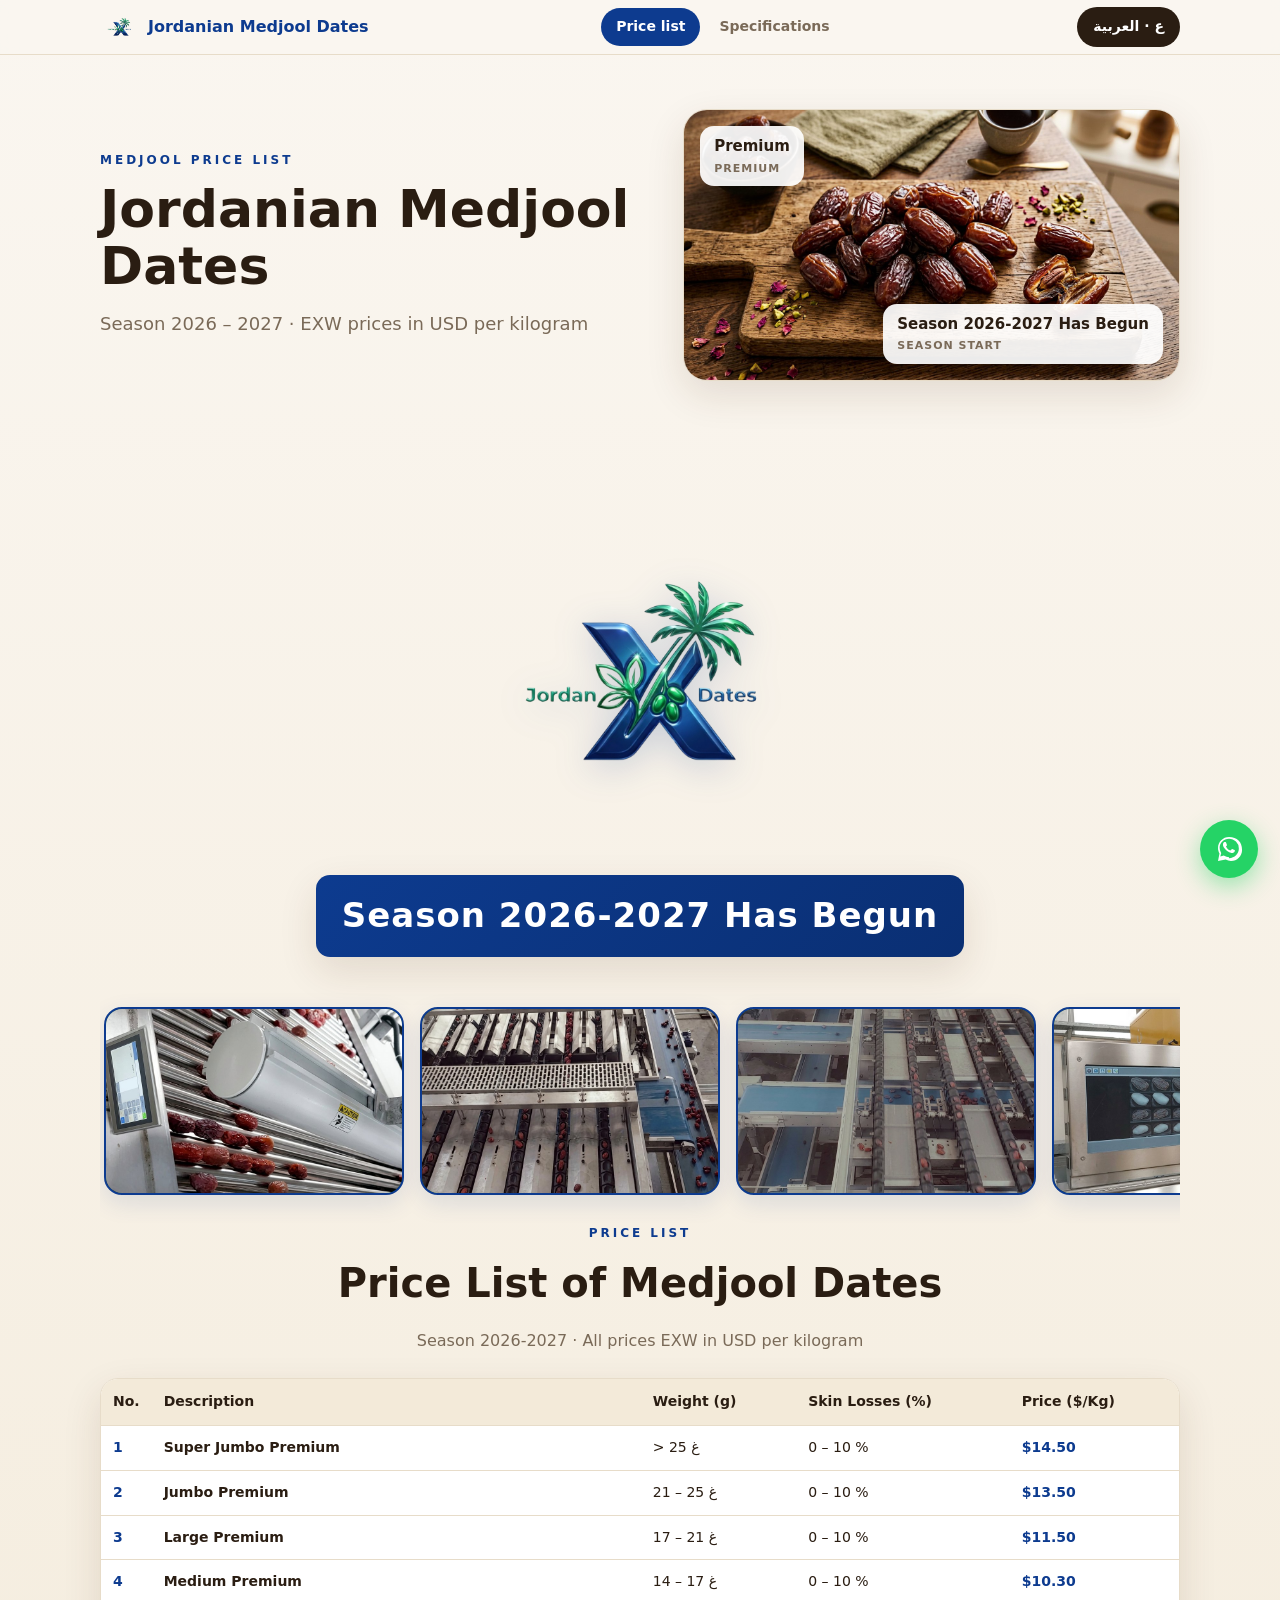
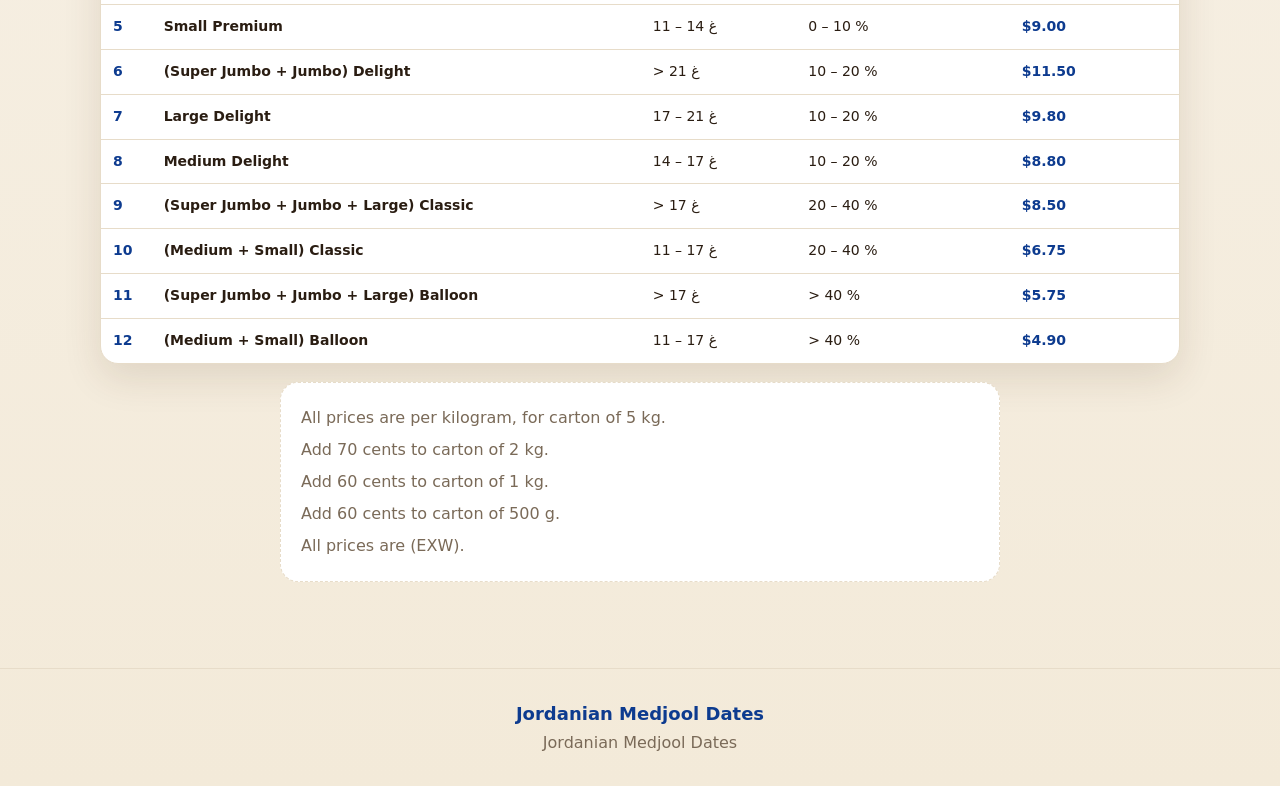
==== commit 4c357185: "Add files via upload" ====
--- a/en.html
+++ b/en.html
@@ -1,7 +1,16 @@
-<!DOCTYPE html><html lang="en" dir="ltr"><head><meta charset="utf-8"><meta name="viewport" content="width=device-width, initial-scale=1"><title>Jordanian Medjool Dates | Price List 2026-2027</title><link rel="stylesheet" href="styles.css?v=20260922a"></head><body>
+<!DOCTYPE html><html lang="en" dir="ltr"><head><meta charset="utf-8"><meta name="viewport" content="width=device-width, initial-scale=1"><title>Jordanian Medjool Dates | Price List 2026-2027</title><link rel="stylesheet" href="styles.css?v=20260922a"><style>
+.wa-fab{position:fixed;bottom:22px;inset-inline-end:22px;z-index:9999;width:58px;height:58px;border-radius:50%;background:#25D366;display:flex;align-items:center;justify-content:center;text-decoration:none;box-shadow:0 8px 24px rgba(37,211,102,.45);animation:wa-ring 2.4s ease-out infinite;transition:transform .3s}
+.wa-fab:hover{transform:scale(1.08);animation:none;box-shadow:0 12px 30px rgba(37,211,102,.6)}
+.wa-fab:active{transform:scale(.96)}
+.wa-fab svg{width:32px;height:32px;display:block}
+.wa-fab::after{content:"WhatsApp";position:absolute;inset-inline-end:72px;top:50%;transform:translateY(-50%);background:#0d3b8f;color:#fff;padding:7px 14px;border-radius:10px;font-size:13px;font-weight:700;white-space:nowrap;opacity:0;pointer-events:none;transition:opacity .3s;box-shadow:0 6px 18px rgba(13,59,143,.3)}
+.wa-fab:hover::after{opacity:1}
+@keyframes wa-ring{0%{box-shadow:0 0 0 0 rgba(37,211,102,.55)}70%{box-shadow:0 0 0 16px rgba(37,211,102,0)}100%{box-shadow:0 0 0 0 rgba(37,211,102,0)}}
+@media(max-width:600px){.wa-fab{width:52px;height:52px;bottom:16px;inset-inline-end:16px}.wa-fab svg{width:29px;height:29px}.wa-fab::after{display:none}}
+</style></head><body>
 <div class="topbar"><div class="wrap"><div class="brand-logo-wrap"><img src="images/logo-pulse.png" alt="Jordan X Dates" class="top-logo"><span class="brand-sm">Jordanian Medjool Dates</span></div><nav class="mainnav"><a href="en.html" class="active">Price list</a><a href="specs-en.html">Specifications</a></nav><a class="lang-switch" href="index.html">ع · العربية</a></div></div>
 <header class="hero"><div class="wrap"><div class="hero-grid"><div class="hero-copy reveal"><div class="kicker">Medjool price list</div><h1>Jordanian Medjool Dates</h1><p>Season 2026 – 2027 · EXW prices in USD per kilogram</p></div>
 <div class="hero-frame reveal"><img src="images/hero.jpg" alt="Jordanian Medjool Dates"><div class="badge b1"><b>Premium</b><em>PREMIUM</em></div><div class="badge b2"><b>Season 2026-2027 Has Begun</b><em>SEASON START</em></div></div></div></div></header>
 <section class="sec season-sec"><div class="wrap"><div class="season-banner reveal"><img src="images/logo-pulse.png" alt="Jordan X Dates" class="hero-logo"><div class="ribbon">Season 2026-2027 Has Begun</div></div><div class="gallery-track reveal"><div class="gallery"><figure><img src="images/gallery-1.jpg" alt="Season 2026-2027 — عرض 1"></figure><figure><img src="images/gallery-2.jpg" alt="Season 2026-2027 — عرض 2"></figure><figure><img src="images/gallery-3.jpg" alt="Season 2026-2027 — عرض 3"></figure><figure><img src="images/gallery-4.jpg" alt="Season 2026-2027 — عرض 4"></figure><figure><img src="images/gallery-5.jpg" alt="Season 2026-2027 — عرض 5"></figure><figure><img src="images/gallery-6.jpg" alt="Season 2026-2027 — عرض 6"></figure><figure><img src="images/gallery-7.jpg" alt="Season 2026-2027 — عرض 7"></figure><figure><img src="images/gallery-8.jpg" alt="Season 2026-2027 — عرض 8"></figure><figure><img src="images/gallery-9.jpg" alt="Season 2026-2027 — عرض 9"></figure><figure><img src="images/gallery-10.jpg" alt="Season 2026-2027 — عرض 10"></figure><figure><img src="images/gallery-11.jpg" alt="Season 2026-2027 — عرض 11"></figure><figure><img src="images/gallery-12.jpg" alt="Season 2026-2027 — عرض 12"></figure><figure><img src="images/gallery-1.jpg" alt="Season 2026-2027 — عرض 1"></figure><figure><img src="images/gallery-2.jpg" alt="Season 2026-2027 — عرض 2"></figure><figure><img src="images/gallery-3.jpg" alt="Season 2026-2027 — عرض 3"></figure><figure><img src="images/gallery-4.jpg" alt="Season 2026-2027 — عرض 4"></figure><figure><img src="images/gallery-5.jpg" alt="Season 2026-2027 — عرض 5"></figure><figure><img src="images/gallery-6.jpg" alt="Season 2026-2027 — عرض 6"></figure><figure><img src="images/gallery-7.jpg" alt="Season 2026-2027 — عرض 7"></figure><figure><img src="images/gallery-8.jpg" alt="Season 2026-2027 — عرض 8"></figure><figure><img src="images/gallery-9.jpg" alt="Season 2026-2027 — عرض 9"></figure><figure><img src="images/gallery-10.jpg" alt="Season 2026-2027 — عرض 10"></figure><figure><img src="images/gallery-11.jpg" alt="Season 2026-2027 — عرض 11"></figure><figure><img src="images/gallery-12.jpg" alt="Season 2026-2027 — عرض 12"></figure></div></div><div class="sec-head reveal"><div class="kicker">PRICE LIST</div><h2>Price List of Medjool Dates</h2><p>Season 2026-2027 · All prices EXW in USD per kilogram</p></div><div class="table-wrap reveal"><div class="twrap reveal"><div class="sx"><table class="offer-table"><thead><tr><th>No.</th><th>Description</th><th>Weight (g)</th><th>Skin Losses (%)</th><th>Price ($/Kg)</th></tr></thead><tbody><tr><td class="no">1</td><td class="desc">Super Jumbo Premium</td><td>> 25 غ</td><td>0 – 10 %</td><td class="price">$14.50</td></tr><tr><td class="no">2</td><td class="desc">Jumbo Premium</td><td>21 – 25 غ</td><td>0 – 10 %</td><td class="price">$13.50</td></tr><tr><td class="no">3</td><td class="desc">Large Premium</td><td>17 – 21 غ</td><td>0 – 10 %</td><td class="price">$11.50</td></tr><tr><td class="no">4</td><td class="desc">Medium Premium</td><td>14 – 17 غ</td><td>0 – 10 %</td><td class="price">$10.30</td></tr><tr><td class="no">5</td><td class="desc">Small Premium</td><td>11 – 14 غ</td><td>0 – 10 %</td><td class="price">$9.00</td></tr><tr><td class="no">6</td><td class="desc">(Super Jumbo + Jumbo) Delight</td><td>> 21 غ</td><td>10 – 20 %</td><td class="price">$11.50</td></tr><tr><td class="no">7</td><td class="desc">Large Delight</td><td>17 – 21 غ</td><td>10 – 20 %</td><td class="price">$9.80</td></tr><tr><td class="no">8</td><td class="desc">Medium Delight</td><td>14 – 17 غ</td><td>10 – 20 %</td><td class="price">$8.80</td></tr><tr><td class="no">9</td><td class="desc">(Super Jumbo + Jumbo + Large) Classic</td><td>> 17 غ</td><td>20 – 40 %</td><td class="price">$8.50</td></tr><tr><td class="no">10</td><td class="desc">(Medium + Small) Classic</td><td>11 – 17 غ</td><td>20 – 40 %</td><td class="price">$6.75</td></tr><tr><td class="no">11</td><td class="desc">(Super Jumbo + Jumbo + Large) Balloon</td><td>> 17 غ</td><td>> 40 %</td><td class="price">$5.75</td></tr><tr><td class="no">12</td><td class="desc">(Medium + Small) Balloon</td><td>11 – 17 غ</td><td>> 40 %</td><td class="price">$4.90</td></tr></tbody></table></div></div></div><ul class="notes reveal"><li>All prices are per kilogram, for carton of 5 kg.</li><li>Add 70 cents to carton of 2 kg.</li><li>Add 60 cents to carton of 1 kg.</li><li>Add 60 cents to carton of 500 g.</li><li>All prices are (EXW).</li></ul></div></section>
 <footer><div class="wrap"><div class="brand">Jordanian Medjool Dates</div><div>Jordanian Medjool Dates</div></div></footer>
-<script>(function(){var io=new IntersectionObserver(function(es){es.forEach(function(e){if(e.isIntersecting){e.target.classList.add('in');io.unobserve(e.target);}});},{threshold:.12,rootMargin:'0px 0px -50px 0px'});document.querySelectorAll('.reveal').forEach(function(el){io.observe(el);});})();</script></body></html>+<script>(function(){var io=new IntersectionObserver(function(es){es.forEach(function(e){if(e.isIntersecting){e.target.classList.add('in');io.unobserve(e.target);}});},{threshold:.12,rootMargin:'0px 0px -50px 0px'});document.querySelectorAll('.reveal').forEach(function(el){io.observe(el);});})();</script><a class="wa-fab" href="https://wa.me/962775501100" target="_blank" rel="noopener" aria-label="Chat with us on WhatsApp"><svg viewBox="0 0 32 32" aria-hidden="true" focusable="false"><path fill="#fff" d="M16.04 4C9.96 4 5.02 8.94 5.02 15.02c0 1.93.5 3.81 1.46 5.48L5 28l7.66-1.42a11 11 0 0 0 5.38 1.37h.01c6.08 0 11.02-4.94 11.02-11.02C29.07 8.94 24.12 4 16.04 4zm0 20.15h-.01c-1.7 0-3.37-.46-4.83-1.33l-.35-.2-3.54.92.95-3.45-.23-.36a9.1 9.1 0 0 1-1.4-4.86C6.63 9.9 10.79 5.75 16.04 5.75c2.62 0 5.08 1.02 6.93 2.87a9.74 9.74 0 0 1 2.87 6.93c0 5.25-4.15 9.6-9.8 9.6zm5.37-7.2c-.3-.15-1.75-.86-2.02-.96-.27-.1-.47-.15-.67.15-.2.3-.77.96-.94 1.16-.17.2-.35.22-.65.07-.3-.15-1.26-.46-2.4-1.48-.89-.79-1.49-1.77-1.66-2.07-.17-.3-.02-.46.13-.61.13-.13.3-.35.45-.52.15-.17.2-.3.3-.5.1-.2.05-.37-.02-.52-.08-.15-.67-1.61-.92-2.2-.24-.58-.49-.5-.67-.51h-.57c-.2 0-.52.07-.79.37-.27.3-1.03 1.01-1.03 2.45 0 1.44 1.05 2.84 1.2 3.04.15.2 2.06 3.15 5 4.41.7.3 1.24.48 1.67.62.7.22 1.34.19 1.84.12.57-.09 1.75-.72 2-1.41.25-.69.25-1.28.17-1.41-.07-.13-.27-.2-.57-.35z"/></svg></a></body></html>
